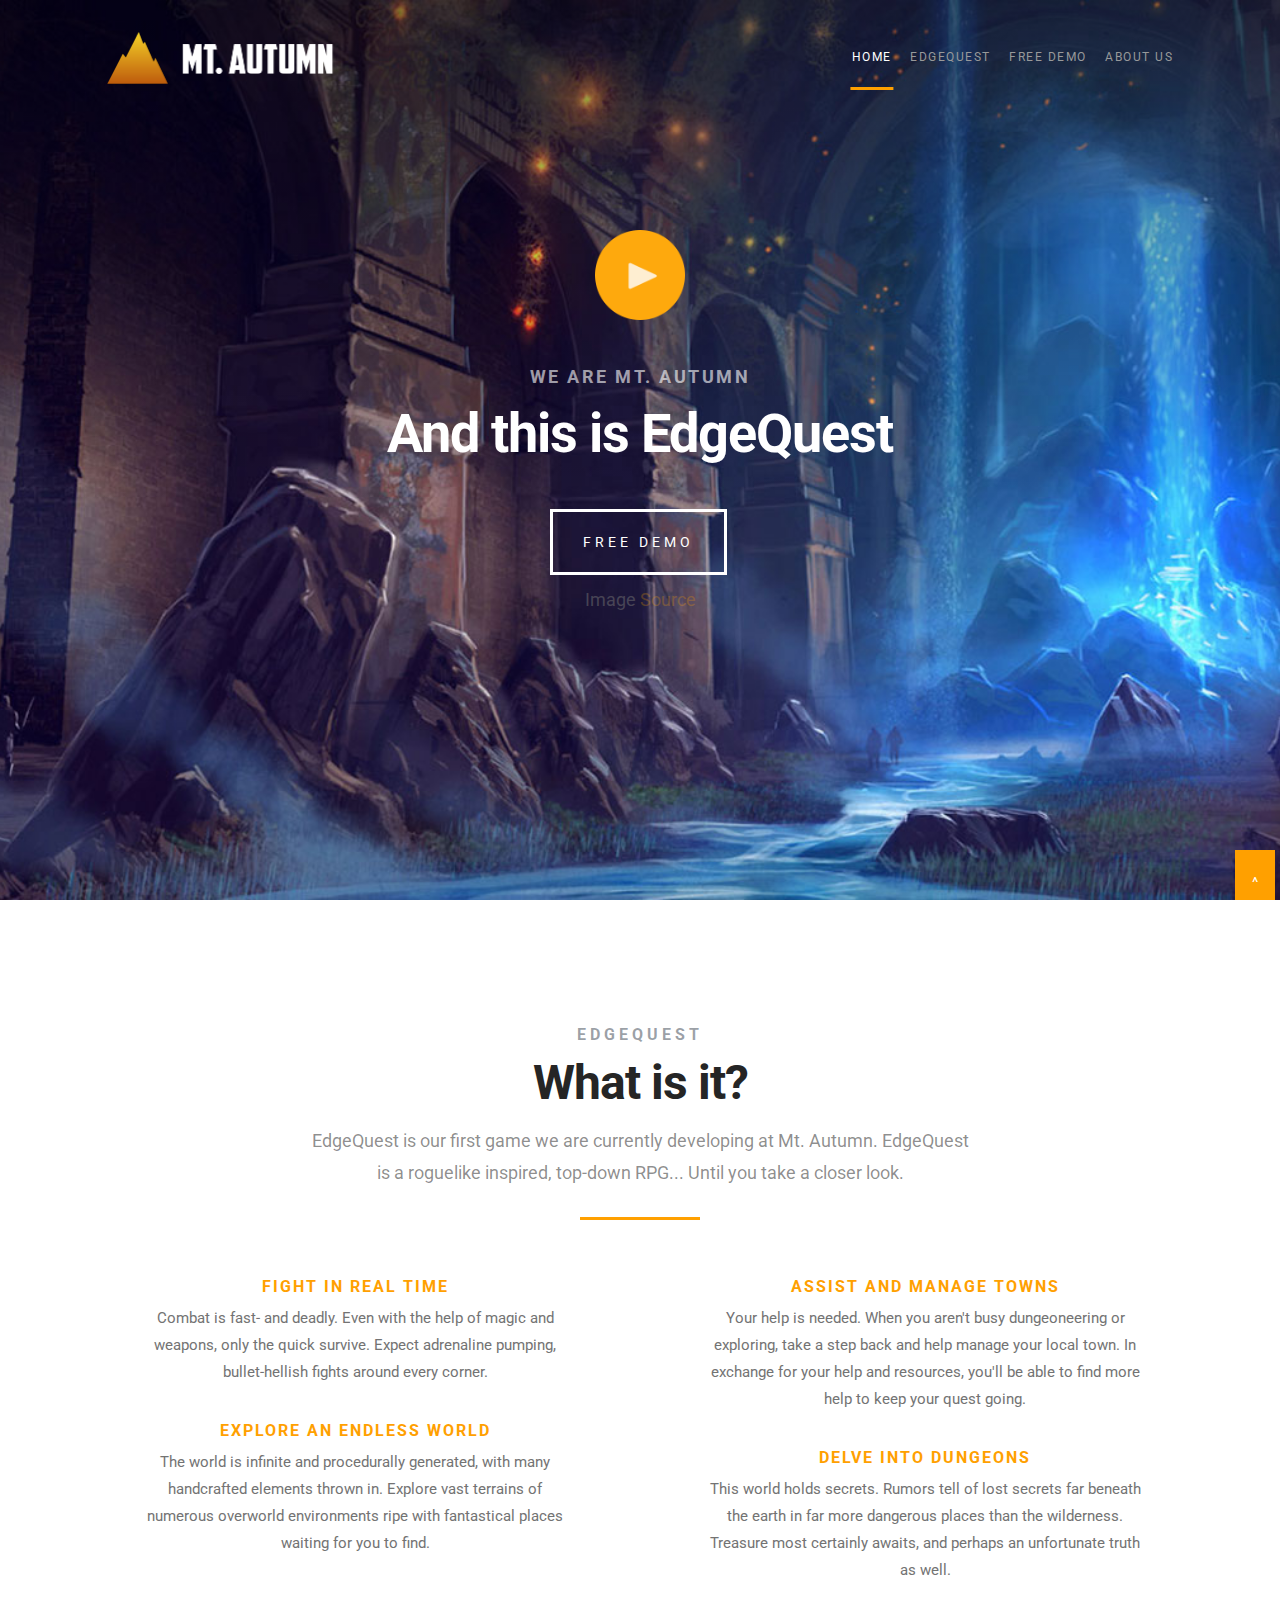
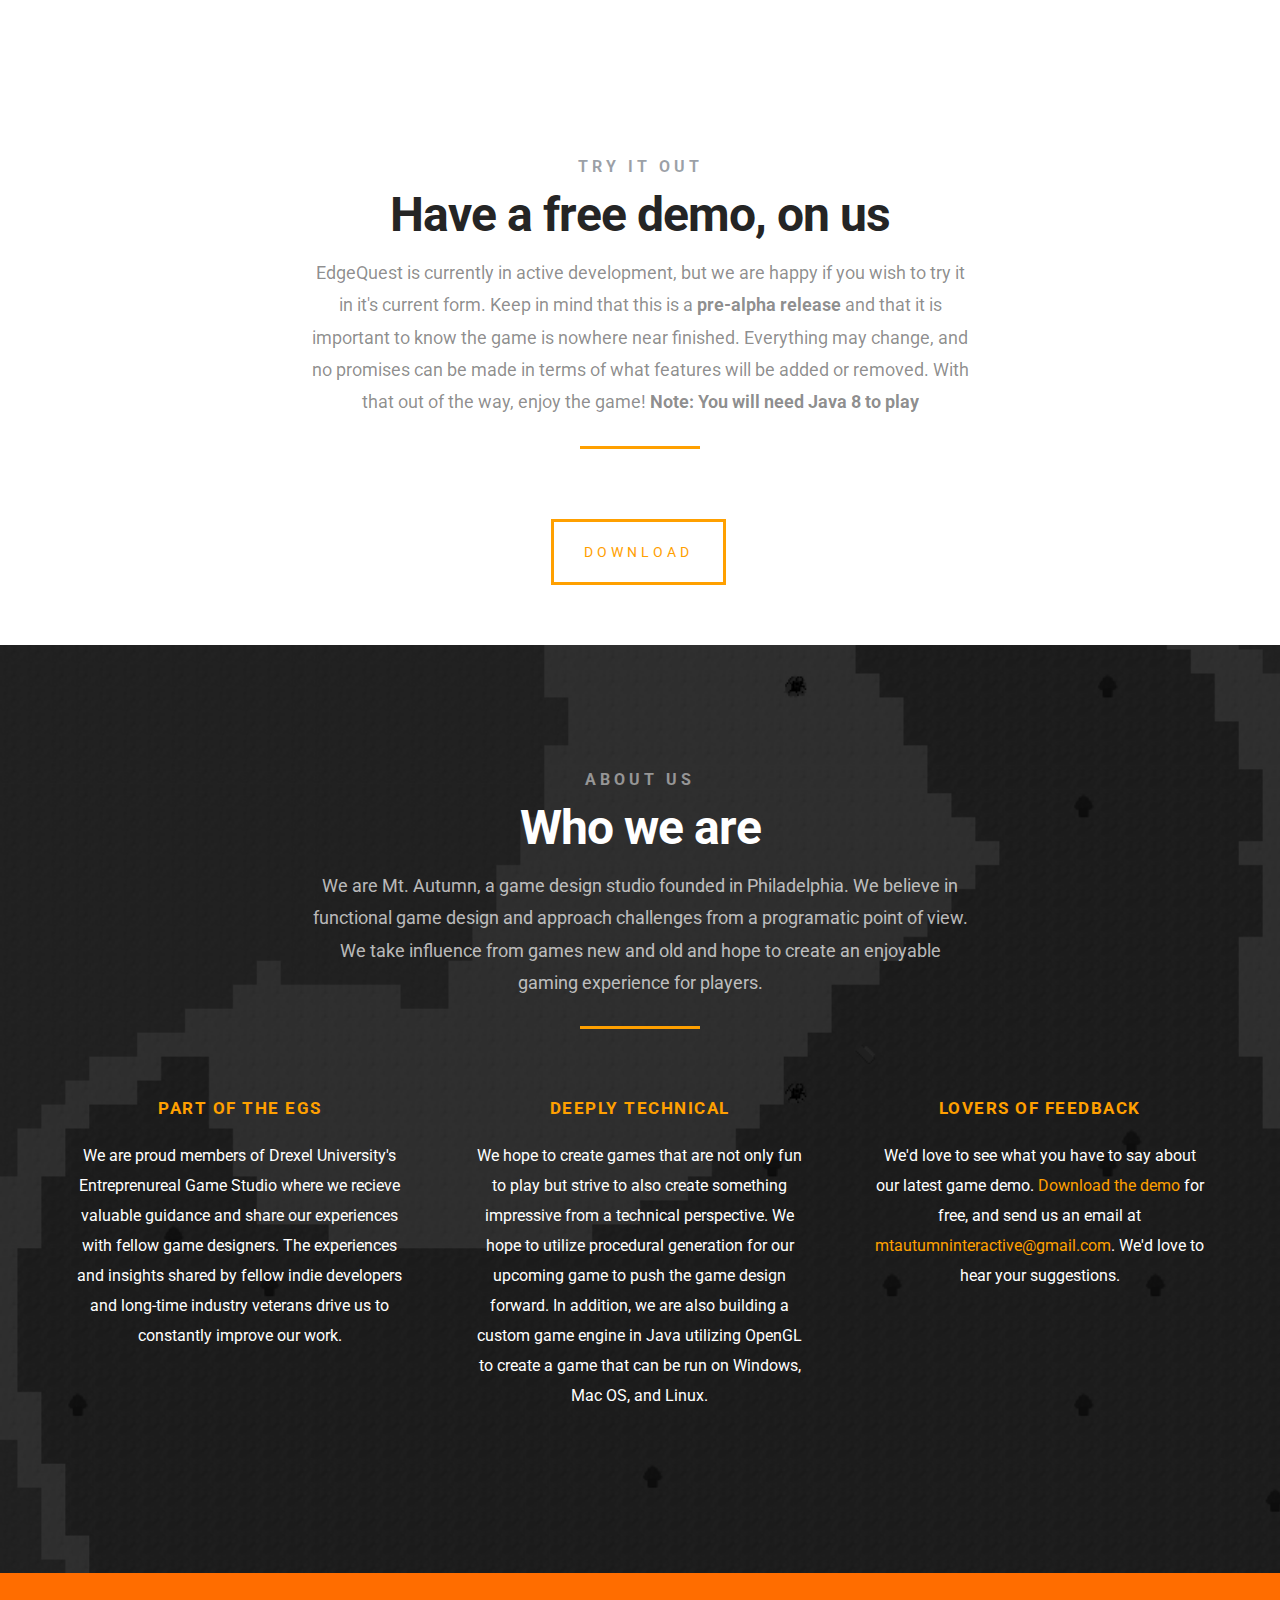
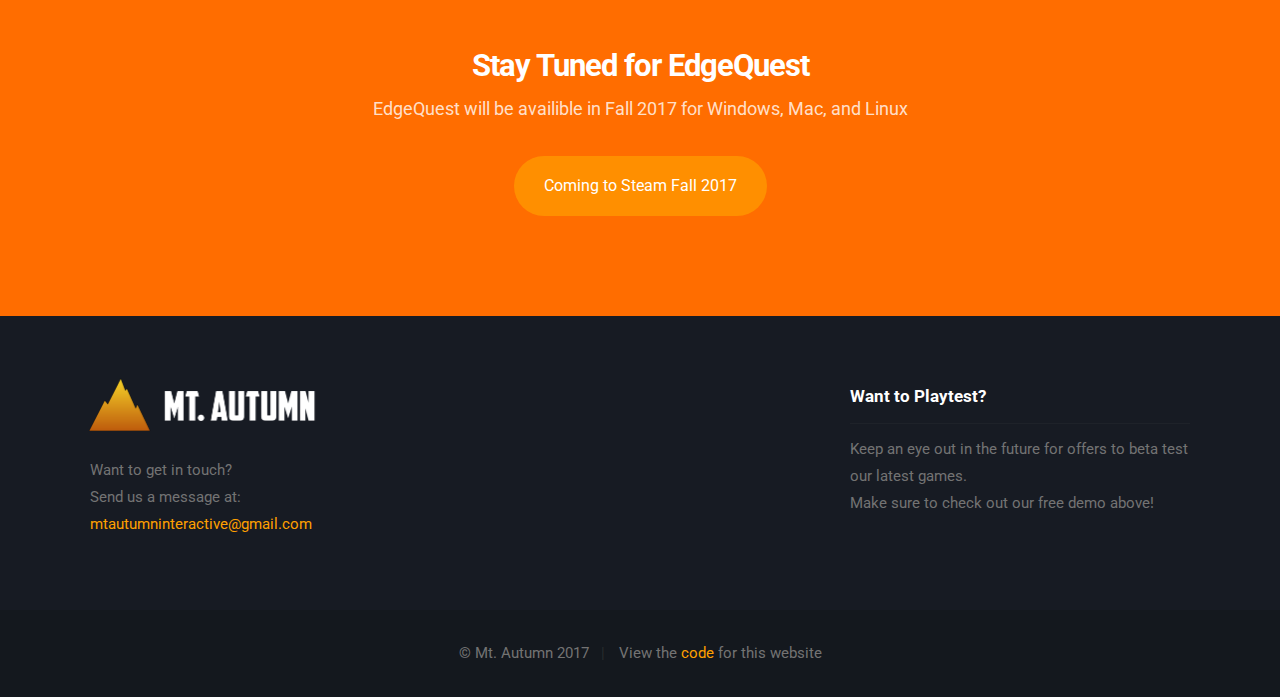
==== index.html @ 3b86cf82 "Fix website" ====
<!DOCTYPE html>
<!--[if IE 8 ]><html class="no-js oldie ie8" lang="en"> <![endif]-->
<!--[if IE 9 ]><html class="no-js oldie ie9" lang="en"> <![endif]-->
<!--[if (gte IE 9)|!(IE)]><!--><html class="no-js" lang="en"> <!--<![endif]-->
  <head>

     <!--- basic page needs -->
     <meta charset="utf-8">
     <title>Mt. Autumn | Game Studio</title>
     <meta name="description" content="">
     <meta name="author" content="">

     <!-- mobile specific metas -->
     <meta name="viewport" content="width=device-width, initial-scale=1, maximum-scale=1">

     <!-- Font -->
     <link href='https://fonts.googleapis.com/css?family=Roboto:100,100italic,300,300italic,400,400italic,500,500italic,700,700italic,900,900italic&subset=latin,latin-ext,cyrillic,cyrillic-ext,greek-ext,greek,vietnamese' rel="stylesheet">

   	 <!-- CSS -->
     <link rel="stylesheet" href="css/base.css">
     <link rel="stylesheet" href="css/main.css">
     <link rel="stylesheet" href="css/vendor.css">

     <!-- script -->
     <script src="js/modernizr.js"></script>

     <!-- favicons -->
     <link rel="icon" type="image/png" href="favicon.png">

  </head>

  <body id="top">
    <header>

      <div class="row">

        <div class="logo">
          <a href="index.html">Mt. Autumn</a>
        </div>

        <nav id="main-nav-wrap">
          <ul class="main-navigation">
            <li class="current"><a class="smoothscroll"  href="#intro" title="">Home</a></li>
            <li><a class="smoothscroll"  href="#game" title="">EdgeQuest</a></li>
            <li><a class="smoothscroll"  href="#demo" title="">Free Demo</a></li>
  					<li><a class="smoothscroll"  href="#features" title="">About Us</a></li>
  					<!--<li class="highlight with-sep"><a href="#" title=""> </a></li>-->
  				</ul>
  			</nav>

  			<a class="menu-toggle" href="#"><span>Menu</span></a>

     	</div>

     </header>

     <section id="intro">

       <div class="shadow-overlay"></div>

       <div class="intro-content">
     	   <div class="row">

     	     <div class="col-twelve">

             <div class='video-link'>
               <a href="#video-popup"><img src="images/play-button.png" alt=""></a>
             </div>

             <h5>We are Mt. Autumn</h5>
             <h1>And this is EdgeQuest</h1>

             <a class="button stroke smoothscroll" href="#demo" title="">Free Demo</a>

             <p class="source"><i>Image <a href="https://www.pinterest.com/pin/367747125803567502/">Source</a></i></p>

           </div>

         </div>
       </div>

     	<!-- Modal Popup -->
      <div id="video-popup" class="popup-modal mfp-hide">

        <div class="fluid-video-wrapper">
          <iframe src="https://www.youtube.com/embed/QMs44AQ6m0Q" width="1280" height="720" frameborder="0"></iframe>
        </div>

        <a class="close-popup">Close</a>

      </div>

     </section>

     <section id="game">

       <!-- Intro Item -->
       <div class="row section-intro">
         <div class="col-twelve with-bottom-line">

           <h5>EdgeQuest</h5>
           <h1>What is it?</h1>

           <p class="lead">EdgeQuest is our first game we are currently developing at Mt. Autumn. EdgeQuest is a roguelike inspired, top-down RPG... Until you take a closer look.</p>

         </div>
       </div>

       <div class="row game-content">

         <div class="left-side">

           <div class="item">
             <h5>Fight in Real Time</h5>
             <p>Combat is fast- and deadly. Even with the help of magic and weapons, only the quick survive. Expect adrenaline pumping, bullet-hellish fights around every corner.</p>
           </div>

           <div class="item">
             <h5>Explore an Endless World</h5>
             <p>The world is infinite and procedurally generated, with many handcrafted elements thrown in. Explore vast terrains of numerous overworld environments ripe with fantastical places waiting for you to find.</p>
           </div>

         </div>

         <div class="right-side">

           <div class="item">
             <h5>Assist and Manage Towns</h5>
             <p>Your help is needed. When you aren't busy dungeoneering or exploring, take a step back and help manage your local town. In exchange for your help and resources, you'll be able to find more help to keep your quest going.</p>
           </div>

           <div class="item">
             <h5>Delve into Dungeons</h5>
             <p>This world holds secrets. Rumors tell of lost secrets far beneath the earth in far more dangerous places than the wilderness. Treasure most certainly awaits, and perhaps an unfortunate truth as well.</p>
           </div>

         </div>

       </div>

     </section>

     <section id="demo">
       <!-- Intro Item -->
       <div class="row section-intro">
         <div class="col-twelve with-bottom-line">
           <h5>Try it Out</h5>
           <h1>Have a free demo, on us</h1>

           <p class="lead">EdgeQuest is currently in active development, but we are happy if you wish to try it in it's current form. Keep in mind that this is a <b>pre-alpha release</b> and that it is important to know the game is nowhere near finished. Everything may change, and no promises can be made in terms of what features will be added or removed. With that out of the way, enjoy the game! <b>Note: You will need Java 8 to play</b></p>

         </div>
       </div>
       <div class="row demo-content">
         <a class="button stroke" href="http://tinyurl.com/edgequest-launcher" title="">Download</a>
       </div>
     </section>

     <section id="features">

       <div class="row section-intro">
         <div class="col-twelve with-bottom-line">

           <h5>About Us</h5>
           <h1>Who we are</h1>

           <p class="lead">We are Mt. Autumn, a game design studio founded in Philadelphia. We believe in functional game design and approach challenges from a programatic point of view. We take influence from games new and old and hope to create an enjoyable gaming experience for players.</p>

         </div>
       </div>

       <!-- Row One -->
       <div class="row features-content">

         <div class="features-list block-1-3 block-s-1-2 block-tab-full group">

           <div class="bgrid feature">

             <div class="service-content">

               <h3 class="h05">Part of the EGS</h3>

               <p>We are proud members of Drexel University's Entreprenureal Game Studio where we recieve valuable guidance and share our experiences with fellow game designers. The experiences and insights shared by fellow indie developers and long-time industry veterans drive us to constantly improve our work.</p>

             </div>

  				</div>

  				<div class="bgrid feature">

  	            <div class="service-content">
  	            	<h3 class="h05">Deeply Technical</h3>

  		            <p>We hope to create games that are not only fun to play but strive to also create something impressive from a technical perspective. We hope to utilize procedural generation for our upcoming game to push the game design forward. In addition, we are also building a custom game engine in Java utilizing OpenGL to create a game that can be run on Windows, Mac OS, and Linux.</p>

  	            </div>

  			   </div>

  			   <div class="bgrid feature">

  	            <div class="service-content">
  	            	<h3 class="h05">Lovers of Feedback</h3>

  		            <p>We'd love to see what you have to say about our latest game demo. <a class="smoothscroll"  href="#demo" title="">Download the demo</a> for free, and send us an email at <a href="mailto:mtautumninteractive@gmail.com">mtautumninteractive@gmail.com</a>. We'd love to hear your suggestions.</p>

  	            </div>

  			   </div>

         </div>

       </div>

     </section>

     <!-- cta -->
     <section id="cta">

       <div class="row cta-content">

         <div class="col-twelve">

           <h1 class="h01">Stay Tuned for EdgeQuest</h1>
           <p class="lead">EdgeQuest will be availible in Fall 2017 for Windows, Mac, and Linux</p>
           <ul class="stores">
             <li class="app-store">
               <p class="button round large">Coming to Steam Fall 2017</p>
             </li>
           </ul>

         </div>

       </div>

    </section>

    <footer>

      <div class="footer-main">

        <div class="row">

          <div class="col-four tab-full mob-full footer-info">

            <div class="footer-logo"></div>

            <p>
              Want to get in touch?<br>
              Send us a message at:<br>
              <a href="mailto:mtautumninteractive@gmail.com">mtautumninteractive@gmail.com</a>
            </p>

  		      </div>

            <!--
  	      	<div class="col-two tab-1-3 mob-1-2 site-links">

  	      		<h4>Site Links</h4>

  	      		<ul>
  	      			<li><a href="#">About Us</a></li>
                <li><a href="#">Blog</a></li>
                <li><a href="#">FAQ</a></li>
                <li><a href="#">Terms</a></li>
                <li><a href="#">Privacy Policy</a></li>
              </ul>

            </div>

            <div class="col-two tab-1-3 mob-1-2 social-links">

              <h4>Social</h4>

  	      		<ul>
  	      			<li><a href="#">Twitter</a></li>
    						<li><a href="#">Facebook</a></li>
                <li><a href="#">Dribbble</a></li>
    						<li><a href="#">Google+</a></li>
  						  <li><a href="#">Skype</a></li>
  					  </ul>

            </div> -->

            <div class="col-four tab-1-3 mob-full footer-subscribe">

  	      		<h4>Want to Playtest?</h4>
  	      		<p>Keep an eye out in the future for offers to beta test our latest games.<br>
              Make sure to check out our free demo above!</p>

              <!--<div class="subscribe-form">

  	      			<form id="mc-form" class="group" novalidate="true">

    							<input type="email" value="" name="dEmail" class="email" id="mc-email" placeholder="type email &amp; hit enter" required="">

    			   			<input type="submit" name="subscribe" >

    		   				<label for="mc-email" class="subscribe-message"></label>

                </form>

              </div>-->

            </div>

          </div>

        </div>


        <div class="footer-bottom">

        	<div class="row">

        		<div class="col-twelve">
  	      		<div class="copyright">
  		         	<span>© Mt. Autumn 2017</span>
  		         	<span>View the <a href="https://github.com/Mt-Autumn/Mt-Autumn.github.io">code</a> for this website<span>
  		         </div>

  		         <div id="go-top" style="display: block;">
  		            <a class="smoothscroll" title="Back to Top" href="#top">^</a>
  		         </div>
  	      	</div>

        	</div> <!-- /footer-bottom -->

        </div>

     </footer>

     <div id="preloader">
      	<div id="loader"></div>
     </div>

     <!-- Java Script -->
     <script src="js/jquery-1.11.3.min.js"></script>
     <script src="js/jquery-migrate-1.2.1.min.js"></script>
     <script src="js/plugins.js"></script>
     <script src="js/main.js"></script>

  </body>

</html>
---- css/base.css ----
html {
	font-family: sans-serif;
	-ms-text-size-adjust: 100%;
	-webkit-text-size-adjust: 100%;
}
body {
	margin: 0;
}
article,
aside,
details,
figcaption,
figure,
footer,
header,
hgroup,
main,
menu,
nav,
section,
summary {
	display: block;
}
audio, canvas, progress, video {
	display: inline-block;
	vertical-align: baseline;
}
audio:not([controls]) {
	display: none;
	height: 0;
}
[hidden], template {
	display: none;
}
a {
	background: transparent;
}
a:active, a:hover {
	outline: 0;
}
abbr[title] {
	border-bottom: 1px dotted;
}
b, strong {
	font-weight: bold;
}
dfn {
	font-style: italic;
}
h1 {
	font-size: 2em;
	margin: 0.67em 0;
}
mark {
	background: #ff0;
	color: #000;
}
small {
	font-size: 80%;
}
sub, sup {
	font-size: 75%;
	line-height: 0;
	position: relative;
	vertical-align: baseline;
}
sup {
	top: -0.5em;
}
sub {
	bottom: -0.25em;
}
img {
	border: 0;
}
svg:not(:root) {
	overflow: hidden;
}
figure {
	margin: 1em 40px;
}
hr {
	-moz-box-sizing: content-box;
	box-sizing: content-box;
	height: 0;
}
pre {
	overflow: auto;
}
code, kbd, pre, samp {
	font-family: monospace, monospace;
	font-size: 1em;
}
button, input, optgroup, select, textarea {
	color: inherit;
	font: inherit;
	margin: 0;
}
button {
	overflow: visible;
}
button, select {
	text-transform: none;
}
button,
html input[type="button"],
input[type="reset"],
input[type="submit"] {
	-webkit-appearance: button;
	cursor: pointer;
}
button[disabled], html input[disabled] {
	cursor: default;
}
button::-moz-focus-inner, input::-moz-focus-inner {
	border: 0;
	padding: 0;
}
input {
	line-height: normal;
}
input[type="checkbox"], input[type="radio"] {
	box-sizing: border-box;
	padding: 0;
}
input[type="number"]::-webkit-inner-spin-button,
input[type="number"]::-webkit-outer-spin-button {
	height: auto;
}
input[type="search"] {
	-webkit-appearance: textfield;
	-moz-box-sizing: content-box;
	-webkit-box-sizing: content-box;
	box-sizing: content-box;
}
input[type="search"]::-webkit-search-cancel-button,
input[type="search"]::-webkit-search-decoration {
	-webkit-appearance: none;
}
fieldset {
	border: 1px solid #c0c0c0;
	margin: 0 2px;
	padding: 0.35em 0.625em 0.75em;
}
legend {
	border: 0;
	padding: 0;
}
textarea {
	overflow: auto;
}
optgroup {
	font-weight: bold;
}
table {
	border-collapse: collapse;
	border-spacing: 0;
}
td, th {
	padding: 0;
}

/**
 * ===================================================================
 * basic/base setup styles
 *
 * -------------------------------------------------------------------
 */

html {
	font-size: 62.5%;
	box-sizing: border-box;
}
*, *::before, *::after {
	box-sizing: inherit;
}
body {
	font-weight: normal;
	line-height: 1;
	text-rendering: optimizeLegibility;
	word-wrap: break-word;
	-webkit-overflow-scrolling: touch;
	-webkit-text-size-adjust: none;
}
body, input, button {
	-moz-osx-font-smoothing: grayscale;
	-webkit-font-smoothing: antialiased;
}

/**
 * Media
 * -
 */

img, video {
	max-width: 100%;
	height: auto;
}

/**
 * Typography resets
 * -
 */

div, dl, dt, dd, ul, ol, li, h1, h2, h3, h4, h5, h6, pre, form, p, blockquote, th, td {
	margin: 0;
	padding: 0;
}
h1, h2, h3, h4, h5, h6 {
	-webkit-font-variant-ligatures: common-ligatures;
	-moz-font-variant-ligatures: common-ligatures;
	font-variant-ligatures: common-ligatures;
	text-rendering: optimizeLegibility;
}
em, i {
	font-style: italic;
	line-height: inherit;
}
strong, b {
	font-weight: bold;
	line-height: inherit;
}
small {
	font-size: 60%;
	line-height: inherit;
}
ol, ul {
	list-style: none;
}
li {
	display: block;
}

/**
 * links
 * -
 */

a {
	text-decoration: none;
	line-height: inherit;
}
a img {
	border: none;
}

/**
 * inputs
 * -
 */

fieldset {
	margin: 0;
	padding: 0;
}
input[type="email"],
input[type="number"],
input[type="search"],
input[type="text"],
input[type="tel"],
input[type="url"],
input[type="password"],
textarea {
	-webkit-appearance: none;
	-moz-appearance: none;
	-ms-appearance: none;
	-o-appearance: none;
	appearance: none;
}

/**
 * ===================================================================
 * grid
 *
 * -------------------------------------------------------------------
 */

.row {
	width: 94%;
	max-width: 1140px;
	margin: 0 auto;
}
.row:before, .row:after {
	content: "";
	display: table;
}
.row:after {
	clear: both;
}
.row .row {
	width: auto;
	max-width: none;
	margin-left: -20px;
	margin-right: -20px;
}
[class*="col-"], .bgrid {
	float: left;
}
[class*="col-"] + [class*="col-"]:last-child {
	float: right;
}
[class*="col-"] {
	padding: 0 20px;
}
.col-one {
	width: 8.33333%;
}
.col-two, .col-1-6 {
	width: 16.66667%;
}
.col-three, .col-1-4 {
	width: 25%;
}
.col-four, .col-1-3 {
	width: 33.33333%;
}
.col-five {
	width: 41.66667%;
}
.col-six, .col-1-2 {
	width: 50%;
}
.col-seven {
	width: 58.33333%;
}
.col-eight, .col-2-3 {
	width: 66.66667%;
}
.col-nine, .col-3-4 {
	width: 75%;
}
.col-ten, .col-5-6 {
	width: 83.33333%;
}
.col-eleven {
	width: 91.66667%;
}
.col-twelve, .col-full {
	width: 100%;
}

/**
 * small screens
 * ---------------------------------------------------------------
 */

@media screen and (max-width:1024px) {
	.row .row {
		margin-left: -18px;
		margin-right: -18px;
	}
	[class*="col-"] {
		padding: 0 18px;
	}
}

/**
 * tablets
 * ---------------------------------------------------------------
 */

@media screen and (max-width:768px) {
	.row {
		width: auto;
		padding-left: 30px;
		padding-right: 30px;
	}
	.row .row {
		padding-left: 0;
		padding-right: 0;
		margin-left: -15px;
		margin-right: -15px;
	}
	[class*="col-"] {
		padding: 0 15px;
	}
	.tab-1-4 {
		width: 25%;
	}
	.tab-1-3 {
		width: 33.33333%;
	}
	.tab-1-2 {
		width: 50%;
	}
	.tab-2-3 {
		width: 66.66667%;
	}
	.tab-3-4 {
		width: 75%;
	}
	.tab-full {
		width: 100%;
	}
}

/**
 * large mobile devices
 * ---------------------------------------------------------------
 */

@media screen and (max-width:600px) {
	.row {
		padding-left: 25px;
		padding-right: 25px;
	}
	.row .row {
		margin-left: -10px;
		margin-right: -10px;
	}
	[class*="col-"] {
		padding: 0 10px;
	}
	.mob-1-4 {
		width: 25%;
	}
	.mob-1-2 {
		width: 50%;
	}
	.mob-3-4 {
		width: 75%;
	}
	.mob-full {
		width: 100%;
	}
}

/**
 * small mobile devices
 * ---------------------------------------------------------------
 */

@media screen and (max-width:400px) {
	.row {
		padding-left: 30px;
		padding-right: 30px;
	}
	.row .row {
		padding-left: 0;
		padding-right: 0;
		margin-left: 0;
		margin-right: 0;
	}
	[class*="col-"] {
		width: 100% !important;
		float: none !important;
		clear: both !important;
		margin-left: 0;
		margin-right: 0;
		padding: 0;
	}
	[class*="col-"] + [class*="col-"]:last-child {
		float: none;
	}
}

/**
 * ===================================================================
 * block grids
 *
 * -------------------------------------------------------------------
 */

.block-1-6 .bgrid {
	width: 16.66667%;
}
.block-1-4 .bgrid {
	width: 25%;
}
.block-1-3 .bgrid {
	width: 33.33333%;
}
.block-1-2 .bgrid {
	width: 50%;
}

/**
 * Clearing for block grid columns. Allow columns with
 * different heights to align properly.
 */

.block-1-6 .bgrid:nth-child(6n+1),
.block-1-4 .bgrid:nth-child(4n+1),
.block-1-3 .bgrid:nth-child(3n+1),
.block-1-2 .bgrid:nth-child(2n+1) {
	clear: both;
}

/**
 * small screens
 * ---------------------------------------------------------------
 */
@media screen and (max-width:1024px) {
	.block-s-1-6 .bgrid {
		width: 16.66667%;
	}
	.block-s-1-4 .bgrid {
		width: 25%;
	}
	.block-s-1-3 .bgrid {
		width: 33.33333%;
	}
	.block-s-1-2 .bgrid {
		width: 50%;
	}
	.block-s-full .bgrid {
		width: 100%;
		clear: both;
	}
	[class*="block-s-"] .bgrid:nth-child(n) {
		clear: none;
	}
	.block-s-1-6 .bgrid:nth-child(6n+1),
	.block-s-1-4 .bgrid:nth-child(4n+1),
	.block-s-1-3 .bgrid:nth-child(3n+1),
	.block-s-1-2 .bgrid:nth-child(2n+1) {
		clear: both;
	}
}

/**
 * tablets
 * ---------------------------------------------------------------
 */
@media screen and (max-width:768px) {
	.block-tab-1-6 .bgrid {
		width: 16.66667%;
	}
	.block-tab-1-4 .bgrid {
		width: 25%;
	}
	.block-tab-1-3 .bgrid {
		width: 33.33333%;
	}
	.block-tab-1-2 .bgrid {
		width: 50%;
	}
	.block-tab-full .bgrid {
		width: 100%;
		clear: both;
	}
	[class*="tab-bgrid-"] .bgrid:nth-child(n) {
		clear: none;
	}
	.block-tab-1-6 .bgrid:nth-child(6n+1),
	.block-tab-1-4 .bgrid:nth-child(4n+1),
	.block-tab-1-3 .bgrid:nth-child(3n+1),
	.block-tab-1-2 .bgrid:nth-child(2n+1) {
		clear: both;
	}
}

/**
 * mobile devices
 * ---------------------------------------------------------------
 */
@media screen and (max-width:600px) {
	.block-mob-1-6 .bgrid {
		width: 16.66667%;
	}
	.block-mob-1-4 .bgrid {
		width: 25%;
	}
	.block-mob-1-3 .bgrid {
		width: 33.33333%;
	}
	.block-mob-1-2 .bgrid {
		width: 50%;
	}
	.block-mob-full .bgrid {
		width: 100%;
		clear: both;
	}
	[class*="mob-bgrid-"] .bgrid:nth-child(n) {
		clear: none;
	}
	.block-mob-1-6 .bgrid:nth-child(6n+1),
	.block-mob-1-4 .bgrid:nth-child(4n+1),
	.block-mob-1-3 .bgrid:nth-child(3n+1),
	.block-mob-1-2 .bgrid:nth-child(2n+1) {
		clear: both;
	}
}

/**
 * stack on small mobile devices
 * ---------------------------------------------------------------
 */

@media screen and (max-width:400px) {
	.stack .bgrid {
		width: 100% !important;
		float: none !important;
		clear: both !important;
		margin-left: 0;
		margin-right: 0;
	}
}

/**
 * ===================================================================
 * MISC
 *
 * -------------------------------------------------------------------
 */

/**
 * Clearing - (http://nicolasgallagher.com/micro-clearfix-hack/
 * -
 */

.group:before, .group:after {
	content: "";
	display: table;
}
.group:after {
	clear: both;
}

/**
 * Misc Helper Styles
 * -
 */

.hide { display: none; }
.invisible { visibility: hidden; }
.antialiased {
	-webkit-font-smoothing: antialiased;
	-moz-osx-font-smoothing: grayscale;
}
.remove-bottom { margin-bottom: 0; }
.half-bottom { margin-bottom: 1.5rem !important; }
.add-bottom { margin-bottom: 3rem !important; }
.no-border { border: none; }
.full-width { width: 100%; }
.text-center { text-align: center; }
.text-left { text-align: left; }
.text-right { text-align: right; }
.pull-left { float: left; }
.pull-right { float: right; }
.align-center {
	margin-left: auto;
	margin-right: auto;
	text-align: center;
}

/*# sourceMappingURL=base.css.map */
---- css/main.css ----
/**
 * TOC:
 * 01. webfonts and iconfonts
 * 02. base style overrides
 * 03. preloader
 * 04. forms
 * 05. buttons
 * 06. common styles
 * 07. header styles
 * 08. intro section
 * 09. game section
 * 10. features section
 * 15. call-to-action section
 * 16. footer
 */

/**
 * ===================================================================
 * base style overrides
 *
 * -------------------------------------------------------------------
 */

html {
	font-size: 10px;
}
@media only screen and (max-width:1024px) {
	html {
		font-size: 9.375px;
	}
}
@media only screen and (max-width:768px) {
	html {
		font-size: 10px;
	}
}
@media only screen and (max-width:400px) {
	html {
		font-size: 9.375px;
	}
}

html, body {
	height: 100%;
}
body {
	background: #14181E;
	font-family: 'Roboto', serif;
	font-size: 1.6rem;
	line-height: 3rem;
	color: #737373;
}

/**
 * links
 * -
 */

a, a:visited {
	color: #0087cc;
}
a:hover, a:focus {
	color: #ff7b29;
}

/**
 * typography
 * -
 */

h1, h2, h3, h4, h5, h6, .h01, .h02, .h03, .h04, .h05, .h06 {
	font-family: 'Roboto', sans-serif;
	color: #252525;
	font-style: normal;
	text-rendering: optimizeLegibility;
	margin-bottom: 2.1rem;
}
h3, .h03, h4, .h04 {
	margin-bottom: 1.8rem;
}
h5, .h05, h6, .h06 {
	font-family: 'Roboto';
	margin-bottom: 1.2rem;
}

h1, .h01 {
	font-size: 3.1rem;
	line-height: 1.35;
	letter-spacing: -.1rem;
}
@media only screen and (max-width:600px) {
	h1, .h01 {
		font-size: 2.6rem;
		letter-spacing: -.07rem;
	}
}

h2, .h02 {
	font-size: 2.4rem;
	line-height: 1.25;
}
h3, .h03 {
	font-size: 2rem;
	line-height: 1.5;
}
h4, .h04 {
	font-size: 1.7rem;
	line-height: 1.76;
}
h5, .h05 {
	font-size: 1.4rem;
	line-height: 1.7;
	text-transform: uppercase;
	letter-spacing: .15rem;
}
h6, .h06 {
	font-size: 1.3rem;
	line-height: 1.85;
	text-transform: uppercase;
	letter-spacing: .15rem;
}

p img {
	margin: 0;
}
p.lead {
	font-family: 'Roboto', serif;
	font-size: 1.8rem;
	line-height: 1.8;
	color: #737373;
}
@media only screen and (max-width:768px) {
	p.lead {
		font-size: 1.7rem;
	}
}

em, i, strong, b {
	font-size: 1.8rem;
	line-height: 3rem;
	font-style: normal;
	font-weight: normal;
}
em, i {
	font-family: 'Roboto', serif;
}
strong, b {
	font-family: 'Roboto', serif;
	font-weight: bold;
}
small {
	font-size: 1.1rem;
	line-height: inherit;
}
blockquote {
	margin: 3rem 0;
	padding-left: 4rem;
	position: relative;
}
blockquote:before {
	content: "\201C";
	font-size: 8rem;
	line-height: 0px;
	margin: 0;
	color: #333;
	font-family: arial, sans-serif;
	position: absolute;
	top: 3rem;
	left: 0;
}
blockquote p {
	font-family: georgia, serif;
	font-style: italic;
	padding: 0;
	font-size: 1.9rem;
	line-height: 1.75;
}
blockquote cite {
	display: block;
	font-size: 1.2rem;
	font-style: normal;
	line-height: 1.65;
}
blockquote cite:before {
	content: "\2014 \0020";
}
blockquote cite a, blockquote cite a:visited {
	color: #8d8d8d;
	border: none;
}
abbr {
	font-family: 'Roboto', serif;
	font-variant: small-caps;
	text-transform: lowercase;
	letter-spacing: .05rem;
	color: #8d8d8d;
}
var, kbd, samp, code, pre {
	font-family: Courier, monospace;
}
pre {
	padding: 2.4rem 3rem 3rem;
	background: #F1F1F1;
}
code {
	font-size: 1.4rem;
	margin: 0 .2rem;
	padding: .3rem .6rem;
	white-space: nowrap;
	background: #F1F1F1;
	border: 1px solid #E1E1E1;
	border-radius: 3px;
}
pre > code {
	display: block;
	white-space: pre;
	line-height: 2;
	padding: 0;
	margin: 0;
}
pre.prettyprint > code {
	border: none;
}
del {
	text-decoration: line-through;
}
abbr[title], dfn[title] {
	border-bottom: 1px dotted;
	cursor: help;
}
mark {
	background: #FFF49B;
	color: #000;
}
hr {
	border: solid #cfcfd5;
	border-width: 1px 0 0;
	clear: both;
	margin: 2.4rem 0 1.5rem;
	height: 0;
}

/**
 * Lists
 * -
 */

ol {
	list-style: decimal;
}
ul {
	list-style: disc;
}
li {
	display: list-item;
}
ol, ul {
	margin-left: 1.7rem;
}
ul li {
	padding-left: .4rem;
}
ul ul, ul ol, ol ol, ol ul {
	margin: .6rem 0 .6rem 1.7rem;
}
ul.disc li {
	display: list-item;
	list-style: none;
	padding: 0 0 0 .8rem;
	position: relative;
}
ul.disc li::before {
	content: "";
	display: inline-block;
	width: 8px;
	height: 8px;
	border-radius: 50%;
	background: #ffa000;
	position: absolute;
	left: -17px;
	top: 11px;
	vertical-align: middle;
}
dt {
	margin: 0;
	color: #ffa000;
}
dd {
	margin: 0 0 0 2rem;
}

/**
 * tables
 * -
 */

table {
	border-width: 0;
	width: 100%;
	max-width: 100%;
	font-family: 'Roboto', sans-serif;
}
th, td {
	padding: 1.5rem 3rem;
	text-align: left;
	border-bottom: 1px solid #E8E8E8;
}
th {
	color: #252525;
	font-family: 'Roboto', sans-serif;
}
td {
	line-height: 1.5;
}
th:first-child, td:first-child {
	padding-left: 0;
}
th:last-child, td:last-child {
	padding-right: 0;
}
.table-responsive {
	overflow-x: auto;
	-webkit-overflow-scrolling: touch;
}

/**
 * Spacing
 * -
 */

button, .button {
	margin-bottom: 1.2;
}
fieldset {
	margin-bottom: 1.5rem;
}
input,
textarea,
select,
pre,
blockquote,
figure,
table,
p,
ul,
ol,
dl,
form,
.fluid-video-wrapper,
.iw-custom-select {
	margin-bottom: 3rem;
}

/**
 * floated image
 * -
 */

img.pull-right {
	margin: 1.5rem 0 0 3rem;
}
img.pull-left {
	margin: 1.5rem 3rem 0 0;
}

/**
 * block grids paddings
 * -
 */

.bgrid {
	padding: 0 20px;
}
@media only screen and (max-width:1024px) {
	.bgrid {
		padding: 0 18px;
	}
}
@media only screen and (max-width:768px) {
	.bgrid {
		padding: 0 15px;
	}
}
@media only screen and (max-width:600px) {
	.bgrid {
		padding: 0 10px;
	}
}
@media only screen and (max-width:400px) {
	.bgrid {
		padding: 0;
	}
}

/**
 * ===================================================================
 * forms
 *
 * -------------------------------------------------------------------
 */

fieldset {
	border: none;
}
input[type="email"],
input[type="number"],
input[type="search"],
input[type="text"],
input[type="tel"],
input[type="url"],
input[type="password"],
textarea,
select {
	display: block;
	height: 6rem;
	padding: 1.5rem 2rem;
	border: 0;
	outline: none;
	vertical-align: middle;
	color: #737373;
	font-family: 'Roboto', sans-serif;
	font-size: 1.5rem;
	line-height: 3rem;
	border-radius: 3px;
	background: #FFFFFF;
	max-width: 100%;
	border: 1px solid #d5d5d5;
	-moz-transition: all 0.3s ease-in-out;
	-o-transition: all 0.3s ease-in-out;
	-webkit-transition: all 0.3s ease-in-out;
	-ms-transition: all 0.3s ease-in-out;
	transition: all 0.3s ease-in-out;
}
.ss-custom-select {
	position: relative;
	padding: 0;
	display: inline-block;
}
.ss-custom-select select {
	-webkit-appearance: none;
	-moz-appearance: none;
	-ms-appearance: none;
	-o-appearance: none;
	appearance: none;
	text-indent: 0.01px;
	text-overflow: '';
	margin: 0;
	line-height: 3rem;
	vertical-align: middle;
	padding-right: 4rem;
}
.ss-custom-select select option {
	padding-left: 2rem;
	padding-right: 2rem;
}
.ss-custom-select select::-ms-expand {
	display: none;
}
.ss-custom-select::after {
	content: '\f123';
	font-family: 'Ionicons';
	position: absolute;
	top: 50%;
	right: 18px;
	margin-top: -10px;
	bottom: auto;
	width: 20px;
	height: 20px;
	line-height: 20px;
	font-size: 15px;
	text-align: center;
	pointer-events: none;
	color: #252525;
}
textarea {
	min-height: 25rem;
}
input[type="email"]:focus,
input[type="number"]:focus,
input[type="search"]:focus,
input[type="text"]:focus,
input[type="tel"]:focus,
input[type="url"]:focus,
input[type="password"]:focus,
textarea:focus,
select:focus {
	color: #000000;
	background: #f4fffe;
	border: 1px solid #d2fef9;
}
label, legend {
	font-family: 'Roboto', sans-serif;
	font-size: 1.4rem;
	margin-bottom: .6rem;
	color: #404040;
	display: block;
}
label span, legend span {
	color: #ffa000;
}
input[type="checkbox"], input[type="radio"] {
	display: inline;
}

/**
 * Style Placeholder Text
 * -
 */

::-webkit-input-placeholder {
	color: #a1a1a1;
}
:-moz-placeholder {
	/* Firefox 18- */
	color: #a1a1a1;
}
::-moz-placeholder {
	/* Firefox 19+ */
	color: #a1a1a1;
}
:-ms-input-placeholder {
	color: #a1a1a1;
}
.placeholder {
	color: #a1a1a1 !important;
}


/**
 * ===================================================================
 * buttons
 *
 * -------------------------------------------------------------------
 */

.button,
button,
input[type="submit"],
input[type="reset"],
input[type="button"] {
	display: inline-block;
	font-family: 'Roboto', sans-serif;
	font-size: 1.6rem;
	height: 5rem;
	line-height: 5rem;
	padding: 0 3rem;
	margin: 0 .3rem 1rem 0;
	background: #d8d8d8;
	color: #252525;
	text-decoration: none;
	cursor: pointer;
	text-align: center;
	white-space: nowrap;
	border: none;
	border-radius: 0px;
	-moz-transition: all 0.3s ease-in-out;
	-o-transition: all 0.3s ease-in-out;
	-webkit-transition: all 0.3s ease-in-out;
	-ms-transition: all 0.3s ease-in-out;
	transition: all 0.3s ease-in-out;
}
.button:hover,
button:hover,
input[type="submit"]:hover,
input[type="reset"]:hover,
input[type="button"]:hover,
.button:focus,
button:focus,
input[type="submit"]:focus,
input[type="reset"]:focus,
input[type="button"]:focus {
	background: #bebebe;
	color: #FFFFFF;
	outline: 0;
}

.button.button-primary,
button.button-primary,
input[type="submit"].button-primary,
input[type="reset"].button-primary,
input[type="button"].button-primary {
	background: #ffa000;
	color: #FFFFFF;
}

.button.button-primary:hover,
button.button-primary:hover,
input[type="submit"].button-primary:hover,
input[type="reset"].button-primary:hover,
input[type="button"].button-primary:hover,
.button.button-primary:focus,
button.button-primary:focus,
input[type="submit"].button-primary:focus,
input[type="reset"].button-primary:focus,
input[type="button"].button-primary:focus {
	background: #04998a;
}
button.full-width, .button.full-width {
	width: 100%;
	margin-right: 0;
}
button.medium, .button.medium {
	height: 5.5rem !important;
	line-height: 5.5rem !important;
	padding: 0 1.8rem !important;
}
button.large, .button.large {
	height: 6rem !important;
	line-height: 6rem !important;
	padding: 0rem 3rem !important;
}
button.round, .button.round {
	padding-left: 3rem !important;
	padding-right: 3rem !important;
	border-radius: 1000px;
}
button.stroke, .button.stroke {
	background: transparent !important;
	border: 3px solid transparent;
	line-height: 4.4rem;
}
button::-moz-focus-inner, input::-moz-focus-inner {
	border: 0;
	padding: 0;
}

/**
 * ===================================================================
 * common styles
 *
 * -------------------------------------------------------------------
 */

.section-intro {
	max-width: 700px;
	text-align: center;
	margin-left: auto;
	margin-right: auto;
	margin-bottom: 5.2rem;
	position: relative;
}
.section-intro h1 {
	font-family: 'Roboto', serif;
	font-size: 4.8rem;
	color: #252525;
	line-height: 1.25;
	margin-bottom: 1.2rem;
}
.section-intro h5 {
	color: rgba(56, 66, 78, 0.5);
	font-size: 1.6rem;
	line-height: 1.875;
	margin-bottom: 0.3rem;
	letter-spacing: .4rem;
}
.section-intro .lead {
	color: rgba(0, 0, 0, 0.45);
}
.section-intro .with-bottom-line {
	position: relative;
	overflow: hidden;
}
.section-intro .with-bottom-line::after {
	display: block;
	background-color: #ffa000;
	width: 120px;
	height: 3px;
	content: '\0020';
	position: absolute;
	left: 50%;
	bottom: 0;
	margin-left: -60px;
}
@media only screen and (max-width:600px) {
	section .h01 {
		font-size: 2.5rem;
	}
}

/**
 * responsive:
 * common styles
 * -
 */

@media only screen and (max-width:768px) {
	.section-intro {
		max-width: 650px;
	}
	.section-intro h1 {
		font-size: 4.2rem;
	}
}
@media only screen and (max-width:600px) {
	.section-intro h1 {
		font-size: 3.8rem;
	}
	.section-intro h5 {
		font-size: 1.5rem;
		letter-spacing: .3rem;
	}
}
@media only screen and (max-width:400px) {
	.section-intro h1 {
		font-size: 3.6rem;
	}
}


/**
 * ===================================================================
 * header styles
 *
 * -------------------------------------------------------------------
 */

header {
	width: 100%;
	position: absolute;
	left: 0;
	top: 24px;
	z-index: 600;
	background: transparent;
	-moz-transition: all 0.3s ease-in-out;
	-o-transition: all 0.3s ease-in-out;
	-webkit-transition: all 0.3s ease-in-out;
	-ms-transition: all 0.3s ease-in-out;
	transition: all 0.3s ease-in-out;
}
header .row {
	width: auto;
	height: 66px;
	position: relative;
}

header .logo {
	margin-top: 2px;
	z-index: 600;
	position: absolute;
	left: 35px;
	top: 50%;
	-webkit-transform: translateY(-50%);
	-ms-transform: translateY(-50%);
	transform: translateY(-50%);
}
header .logo a {
	display: block;
	margin: 0;
	padding: 0;
	border: none;
	font: 0/0 a;
	text-shadow: none;
	color: transparent;
	width: 248px;
	height: 60px;
	background: url("../images/footer-logo.png") no-repeat center;
	background-size: 248px 60px;
}
.sticky {
	position: fixed;
	background: inherit;
	top: 0;
}
.sticky .logo a {
	width: 42px;
	height: 42px;
	background: url("../images/logo.png") no-repeat center;
	background-size: 42px 42px;
}

/**
 * responsive:
 * header section
 * -
 */

@media only screen and (max-width:768px) {
	header {
		top: 0;
		padding: 6px 0;
	}
	header .logo a {
		width: 124px;
		height: 30x;
		background-size: 124px 30px;
	}
}

/**
 * primary navigation
 * -
 */

#main-nav-wrap, .main-navigation {
	margin: 0;
	padding: 0;
}

/* hide toggle button */
a.menu-toggle {
	display: none;
}

/* main-nav-wrap */
#main-nav-wrap {
	font-family: 'Roboto', sans-serif;
	font-size: 11.5px;
	text-transform: uppercase;
	letter-spacing: 1.5px;
	position: absolute;
	top: 0;
	right: 30px;
}
.main-navigation {
	min-height: 66px;
	display: inline-block;
	width: auto;
	text-align: left;
}
.main-navigation li {
	position: relative;
	display: inline-block;
	list-style: none;
	padding: 0;
	margin: 0;
	height: 66px;
}
.main-navigation li.current a {
	color: #FFFFFF;
}
.main-navigation li.current a::after {
	position: absolute;
	left: 50%;
	bottom: 0;
	width: 80%;
	height: 3px;
	-webkit-transform: translateX(-50%);
	-ms-transform: translateX(-50%);
	transform: translateX(-50%);
	background-color: #ffa000;
	content: '\0020';
	display: block;
	-moz-transition: all 0.3s ease-in-out;
	-o-transition: all 0.3s ease-in-out;
	-webkit-transition: all 0.3s ease-in-out;
	-ms-transition: all 0.3s ease-in-out;
	transition: all 0.3s ease-in-out;
}
.main-navigation li.highlight a {
	color: #ffa000;
}
.main-navigation li.with-sep a {
	position: relative;
	padding-left: 22px;
	margin-left: 8px;
}
.main-navigation li.with-sep a::before {
	position: absolute;
	left: 0;
	top: 50%;
	width: 1px;
	height: 20px;
	margin-top: -10px;
	background-color: rgba(255, 255, 255, 0.2);
	content: '\0020';
	display: block;
	-moz-transition: all 0.3s ease-in-out;
	-o-transition: all 0.3s ease-in-out;
	-webkit-transition: all 0.3s ease-in-out;
	-ms-transition: all 0.3s ease-in-out;
	transition: all 0.3s ease-in-out;
}

/* navigation links */
.main-navigation li a {
	display: block;
	padding: 18px 7px;
	line-height: 30px;
	text-decoration: none;
	text-align: left;
	color: #98999a;
	position: relative;
	-moz-transition: color 0.3s ease-in-out;
	-o-transition: color 0.3s ease-in-out;
	-webkit-transition: color 0.3s ease-in-out;
	-ms-transition: color 0.3s ease-in-out;
	transition: color 0.3s ease-in-out;
}
.main-navigation li a:active {
	background-color: transparent !important;
}
.main-navigation li a:hover {
	color: #FFFFFF;
}

/**
 * mobile view - primary navigation
 * -
 */

@media only screen and (max-width:768px) {
	#main-nav-wrap {
		display: block;
		width: 100%;
		position: absolute;
		top: 69px;
		right: 0;
	}
	a.menu-toggle {
		display: block;
		width: 40px;
		height: 40px;
		position: absolute;
		top: 50%;
		right: 30px;
		margin-top: -20px;
	}
	a.menu-toggle span {
		display: block;
		width: 24px;
		height: 3px;
		margin-top: -1.5px;
		position: absolute;
		right: 8px;
		top: 50%;
		bottom: auto;
		left: auto;
		background-color: white;
		-moz-transition: background 0.2s ease-in-out;
		-o-transition: background 0.2s ease-in-out;
		-webkit-transition: background 0.2s ease-in-out;
		-ms-transition: background 0.2s ease-in-out;
		transition: background 0.2s ease-in-out;
		font: 0/0 a;
		text-shadow: none;
		color: transparent;
	}
	a.menu-toggle span::before, a.menu-toggle span::after {
		content: '';
		width: 100%;
		height: 100%;
		position: absolute;
		background-color: inherit;
		left: 0;
		-moz-transition-duration: 0.2s, 0.2s;
		-o-transition-duration: 0.2s, 0.2s;
		-webkit-transition-duration: 0.2s, 0.2s;
		-ms-transition-duration: 0.2s, 0.2s;
		transition-duration: 0.2s, 0.2s;
		-moz-transition-delay: 0.2s, 0s;
		-o-transition-delay: 0.2s, 0s;
		-webkit-transition-delay: 0.2s, 0s;
		-ms-transition-delay: 0.2s, 0s;
		transition-delay: 0.2s, 0s;
	}
	a.menu-toggle span::before {
		top: -8px;
		-moz-transition-property: top, transform;
		-o-transition-property: top, transform;
		-webkit-transition-property: top, transform;
		-ms-transition-property: top, transform;
		transition-property: top, transform;
	}
	a.menu-toggle span::after {
		bottom: -8px;
		-moz-transition-property: bottom, transform;
		-o-transition-property: bottom, transform;
		-webkit-transition-property: bottom, transform;
		-ms-transition-property: bottom, transform;
		transition-property: bottom, transform;
	}
	.menu-toggle.is-clicked span {
		background-color: rgba(255, 255, 255, 0);
	}
	.menu-toggle.is-clicked span::before, .menu-toggle.is-clicked span::after {
		background-color: white;
		-moz-transition-delay: 0s, 0.2s;
		-o-transition-delay: 0s, 0.2s;
		-webkit-transition-delay: 0s, 0.2s;
		-ms-transition-delay: 0s, 0.2s;
		transition-delay: 0s, 0.2s;
	}
	.menu-toggle.is-clicked span::before {
		top: 0;
		-webkit-transform: rotate(45deg);
		-ms-transform: rotate(45deg);
		transform: rotate(45deg);
	}
	.menu-toggle.is-clicked span::after {
		bottom: 0;
		-webkit-transform: rotate(-45deg);
		-ms-transform: rotate(-45deg);
		transform: rotate(-45deg);
	}
	.main-navigation {
		background: #14171c;
		padding: 48px 42px 54px 42px;
		margin: 0;
		width: 100%;
		height: auto;
		clear: both;
		display: none;
	}
	.main-navigation > li {
		display: block;
		height: auto;
		text-align: left;
		border-bottom: 1px dotted rgba(200, 200, 200, 0.08);
		padding: 0;
	}
	.main-navigation > li:first-child {
		border-top: 1px dotted rgba(200, 200, 200, 0.08);
	}
	.main-navigation li a {
		display: block;
		color: #e6e6e6;
		width: auto;
		padding: 18px 0;
		line-height: 16px;
		border: none;
	}
	.main-navigation li a:hover {
		color: #ff7b29;
	}
	.main-navigation li.with-sep a {
		padding-left: 0;
		margin-left: 0;
	}
	.main-navigation li.with-sep a::before {
		display: none;
	}
	.main-navigation li.current > a {
		background: none;
		color: #ff7b29;
	}
	.main-navigation li.current > a:after {
		display: none;
	}
}

/**
 * make sure the menu is visible on larger screens
 * -
 */

@media only screen and (min-width:769px) {
	#main-nav-wrap ul.main-navigation {
		display: block !important;
	}
}


/**
 * ===================================================================
 * intro section
 *
 * -------------------------------------------------------------------
 */

#intro {
	background: #14181E url(../images/intro-bg.jpg) no-repeat center;
	-webkit-background-size: cover;
	-moz-background-size: cover;
	background-size: cover;
	width: 100%;
	height: 100%;
	min-height: 720px;
	display: table;
	position: relative;
}
.shadow-overlay {
	position: absolute;
	top: 0;
	left: 0;
	width: 100%;
	height: 100%;
	background: -moz-linear-gradient(top, rgba(0, 0, 0, 0.45) 0%, rgba(0, 0, 0, 0.25) 25%, transparent 56%);  /* FF3.6-15 */
	background: -webkit-linear-gradient(top, rgba(0, 0, 0, 0.45) 0%, rgba(0, 0, 0, 0.25) 25%, transparent 56%);  /* Chrome10-25,Safari5.1-6 */
	background: linear-gradient(to bottom, rgba(0, 0, 0, 0.45) 0%, rgba(0, 0, 0, 0.25) 25%, transparent 56%);  /* W3C, IE10+, FF16+, Chrome26+, Opera12+, Safari7+ */
	filter: progid:DXImageTransform.Microsoft.gradient(startColorstr='#73000000', endColorstr='#00000000', GradientType=0);  /* IE6-9 */
}

.source, .source a {
  opacity: 0.5;
	-moz-transition: all 0.3s ease-in-out;
	-o-transition: all 0.3s ease-in-out;
	-webkit-transition: all 0.3s ease-in-out;
	-ms-transition: all 0.3s ease-in-out;
	transition: all 0.3s ease-in-out;
}

.source a {
	color: #ffa000;
}

.source:hover {
	color: #FFFFFF;
	opacity: 1;
}

.source:hover a {
	color: #ffa000;
	opacity: 1;
}

.source a:hover {
	color: #ffca28;
}

.intro-content {
	display: table-cell;
	vertical-align: middle;
	text-align: center;
	-webkit-transform: translateY(-1.2rem);
	-ms-transform: translateY(-1.2rem);
	transform: translateY(-1.2rem);
}
.intro-content h1 {
	color: #FFFFFF;
	font-family: 'Roboto', serif;
	font-size: 5.4rem;
	line-height: 1.334;
	max-width: 800px;
	margin-left: auto;
	margin-right: auto;
}
.intro-content h5 {
	color: rgba(255, 255, 255, 0.6);
	font-family: 'Roboto', sans-serif;
	font-size: 1.8rem;
	line-height: 1.667;
	margin-bottom: 0.6rem;
	text-transform: uppercase;
	letter-spacing: .25rem;
}
.intro-content .video-link a {
	display: inline-block;
	width: 90px;
	height: 90px;
	margin-bottom: 4.2rem;
	outline: none;
}
.intro-content .button {
	border-color: #FFFFFF;
	color: #FFFFFF;
	height: 6.6rem;
	line-height: 6rem;
	padding: 0 3rem !important;
	margin-top: 1.8rem;
	font-family: 'Roboto', sans-serif;
	font-size: 1.4rem;
	text-transform: uppercase;
	letter-spacing: .4rem;
}
.intro-content .button:hover, .intro-content .button:focus {
	color: #ffa000;
	border-color: #ffa000;
}

/**
 * responsive:
 * intro
 * -
 */

@media only screen and (max-width:1024px) {
	.intro-content {
		-webkit-transform: translateY(0);
		-ms-transform: translateY(0);
		transform: translateY(0);
	}
	.intro-content h1 {
		font-size: 4.8rem;
		max-width: 700px;
	}
	.intro-content h5 {
		font-size: 1.6rem;
	}
	.intro-content .video-link a {
		width: 72px;
		height: 72px;
		margin-bottom: 3rem;
	}
}
@media only screen and (max-width:768px) {
	#intro {
		min-height: 660px;
	}
	.intro-content h1 {
		font-size: 4.2rem;
		max-width: 550px;
	}
	.intro-content h5 {
		font-size: 1.5rem;
		letter-spacing: .15rem;
	}
}
@media only screen and (max-width:600px) {
	#intro {
		min-height: 600px;
	}
	.intro-content h1 {
		font-size: 3.8rem;
		margin-bottom: .9rem;
	}
	.intro-content h5 {
		font-size: 1.4rem;
		letter-spacing: .15rem;
	}
	.intro-content .video-link a {
		width: 66px;
		height: 66px;
		margin-bottom: 1.5rem;
	}
}
@media only screen and (max-width:400px) {
	#intro {
		min-height: 550px;
	}
	.intro-content h1 {
		font-size: 3.4rem;
	}
	.intro-content h5 {
		font-size: 1.4rem;
		letter-spacing: .15rem;
	}
	.intro-content .video-link a {
		width: 60px;
		height: 60px;
	}
}

/**
 * video popup modal
 * -
 */

.popup-modal {
	max-width: 800px;
	background: #FFFFFF;
	position: relative;
	margin: 0 auto;  /* close */
}
.popup-modal .close-popup {
	position: absolute;
	right: 0;
	top: -42px;
	cursor: pointer;
	display: block;
	width: 30px;
	height: 30px;
	color: rgba(255, 255, 255, 0.5);
	text-align: center;
	font: 0/0 a;
	text-shadow: none;
	color: transparent;
}
.popup-modal .close-popup::before {
	display: block;
	width: 30px;
	height: 30px;
	line-height: 30px;
	font-family: "Sans";
	content: "X";
	font-size: 21px;
	color: rgba(255, 255, 255, 0.5);
}

/**
 * responsive:
 * video popup modal
 * -
 */

@media only screen and (max-width:900px) {
	.popup-modal {
		max-width: 700px;
	}
}
@media only screen and (max-width:768px) {
	.popup-modal {
		width: auto;
		margin: 0 20px;
	}
}

/**
 * transition effect for modal popup
 * -
 */

/* overlay at start */
.mfp-fade.mfp-bg {
	opacity: 0;
	-moz-transition: all 0.3s ease-in-out;
	-o-transition: all 0.3s ease-in-out;
	-webkit-transition: all 0.3s ease-in-out;
	-ms-transition: all 0.3s ease-in-out;
	transition: all 0.3s ease-in-out;
}

/* overlay animate in */
.mfp-fade.mfp-bg.mfp-ready {
	opacity: 0.8;
}

/* overlay animate out */
.mfp-fade.mfp-bg.mfp-removing {
	opacity: 0;
}

/* content at start */
.mfp-fade.mfp-wrap .mfp-content {
	opacity: 0;
	-webkit-transform: translateY(-100%);
	-ms-transform: translateY(-100%);
	transform: translateY(-100%);
	-moz-transition: all 0.3s ease-in-out;
	-o-transition: all 0.3s ease-in-out;
	-webkit-transition: all 0.3s ease-in-out;
	-ms-transition: all 0.3s ease-in-out;
	transition: all 0.3s ease-in-out;
}

/* content animate in */
.mfp-fade.mfp-wrap.mfp-ready .mfp-content {
	opacity: 1;
	-webkit-transform: translateY(0);
	-ms-transform: translateY(0);
	transform: translateY(0);
}

/* content animate out */
.mfp-fade.mfp-wrap.mfp-removing .mfp-content {
	opacity: 0;
	-webkit-transform: translateY(-100%);
	-ms-transform: translateY(-100%);
	transform: translateY(-100%);
}


/**
 * ===================================================================
 * game section
 *
 * -------------------------------------------------------------------
 */

#game {
	background: #FFFFFF;
	padding-top: 12rem;
	padding-bottom: 16rem;
	overflow: hidden;
}
.game-content {
	position: relative;
	text-align: center;
}
.game-content .right-side,
.game-content .left-side {
	width: 50%;
	font-size: 15px;
	line-height: 27px;
}
.game-content .right-side, .game-content .left-side {
	padding: 0 6% 24px;
	position: absolute;
	top: 0;
}
.game-content .right-side {
	right: 0;
}
.game-content .left-side {
	left: 0;
}
.game-content {
	margin: 0 auto;
	height: auto;
	background-repeat: no-repeat;
	background-position: center;
	-webkit-background-size: contain;
	-moz-background-size: contain;
	background-size: contain;
	padding-bottom: 20rem;
}
.game-content .item[data-item]::before {
	background: #e65100;
	color: #FFFFFF;
	border-radius: 100%;
	font-family: 'Roboto', sans-serif;
	content: attr(data-item);
	display: inline-block;
	font-size: 18px;
	height: 42px;
	width: 42px;
	line-height: 42px;
	text-align: center;
	vertical-align: middle;
	margin-bottom: 1.5rem;
}
.game-content h5 {
	color: #ffa000;
	font-size: 1.6rem;
	line-height: 1.875;
	letter-spacing: .2rem;
	margin-bottom: .3rem;
}

/**
 * responsive:
 * game
 * -
 */

@media only screen and (max-width:1024px) {
	#game {
		padding-bottom: 30rem;
	}
	.game-content .right-side, .game-content .left-side {
		padding: 0 3% 24px;
		width: 50%;

	}
	.game-content {
		padding-bottom: 13rem;
	}
}
@media only screen and (max-width:768px) {
	#game {
		padding-bottom: 0rem;
	}
	.game-content .right-side, .game-content .left-side {
		position: static;
		width: 100%;
		max-width: 480px;
		font-size: 1.6rem;
		line-height: 3rem;
		margin-left: auto;
		margin-right: auto;
		padding-bottom: 0;
	}
	.game-content {
		padding-bottom: 5rem;
	}
}
@media only screen and (max-width:400px) {
	#game {
		padding-bottom: 0rem;
	}
}

/**
 * ===================================================================
 * demo section
 *
 * -------------------------------------------------------------------
 */

 #demo {
 	background: #FFFFFF;
 	overflow: hidden;
	padding-top: 12rem;
	padding-bottom: 5rem;
 }

#demo .button {
	border-color: #ffa000;
	color: #ffa000;
	height: 6.6rem;
	line-height: 6rem;
	padding: 0 3rem !important;
	margin-top: 1.8rem;
	font-family: 'Roboto', sans-serif;
	font-size: 1.4rem;
	text-transform: uppercase;
	letter-spacing: .4rem;
}

#demo .button:hover, #demo .button:focus {
	color: #ffca28;
	border-color: #ffca28;
}

 .demo-content {
 	position: relative;
 	text-align: center;
 }
 .demo-content .item[data-item]::before {
 	background: #e65100;
 	color: #FFFFFF;
 	border-radius: 100%;
 	font-family: 'Roboto', sans-serif;
 	content: attr(data-item);
 	display: inline-block;
 	font-size: 18px;
 	height: 42px;
 	width: 42px;
 	line-height: 42px;
 	text-align: center;
 	vertical-align: middle;
 	margin-bottom: 1.5rem;
 }

 /**
  * responsive:
  * demo
  * -
  */
	@media only screen and (max-width:768px) {
		#demo {
			padding-bottom: 27rem;
		}
		.demo-content .right-side, .game-content .left-side {
			position: static;
			width: 100%;
			max-width: 480px;
			font-size: 1.6rem;
			line-height: 3rem;
			margin-left: auto;
			margin-right: auto;
			padding-bottom: 0;
		}
	}
	@media only screen and (max-width:400px) {
		#demo {
			padding-bottom: 17rem;
		}
		.demo-content .image-part {
			width: 230px;
			bottom: -540px;
			margin-left: -115px;
		}
	}

/**
 * ===================================================================
 * features section
 *
 * -------------------------------------------------------------------
 */

#features {
	background: #090909 url(../images/features-bg.png) no-repeat center;
	-webkit-background-size: cover;
	-moz-background-size: cover;
	background-size: cover;
	padding-top: 12rem;
	padding-bottom: 12rem;
	color: white;
}
#features .section-intro h1 {
	color: white;
}
#features .section-intro h5 {
	color: rgba(255, 255, 255, 0.5);
}
#features .section-intro p {
	color: rgba(255, 255, 255, 0.7);
}
.features-content {
	max-width: 1200px;
}
.features-list {
	margin-top: 1.2rem;
	text-align: center;
}
.features-list .feature {
	margin-bottom: 1.2rem;
	padding: 0 32px;
}
.features-list .icon {
	display: inline-block;
	margin-bottom: 2.1rem;
}
.features-list .icon i {
	font-size: 4.8rem;
}
.features-list .h05 {
	font-size: 1.7rem;
	line-height: 1.765;
	color: #ffa000;
	margin-bottom: 1.8rem;
}
.service-content a {
	color: #ffa000;
	-moz-transition: all 0.3s ease-in-out;
	-o-transition: all 0.3s ease-in-out;
	-webkit-transition: all 0.3s ease-in-out;
	-ms-transition: all 0.3s ease-in-out;
	transition: all 0.3s ease-in-out;
}
.service-content a:hover {
	color: #ffca28;
}

/**
 * responsive:
 * features
 * -
 */

@media only screen and (max-width:768px) {
	.features-content {
		max-width: 600px;
	}
	.features-list .feature {
		padding: 0 15px;
	}
}
@media only screen and (max-width:600px) {
	.features-list .feature {
		padding: 0 10px;
	}
}
@media only screen and (max-width:400px) {
	.features-list .feature {
		padding: 0;
	}
}


/**
 * ===================================================================
 * faq section
 *
 * -------------------------------------------------------------------
 */

#faq {
	background: #EAEAED;
	padding-top: 12rem;
	padding-bottom: 12rem;
}
.faq-content {
	margin-top: 5.4rem;
	max-width: 1020px;
}
.faq-content .bgrid {
	padding: 0 30px;
}

/**
 * responsive:
 * faq
 * -
 */

@media only screen and (max-width:768px) {
	.faq-content {
		max-width: 650px;
	}
}
@media only screen and (max-width:480px) {
	.faq-content .bgrid {
		padding: 0 20px;
	}
}
@media only screen and (max-width:400px) {
	.faq-content .bgrid {
		padding: 0;
	}
}

/**
 * ===================================================================
 * call-to-action section
 *
 * -------------------------------------------------------------------
 */

#cta {
	background: #ff6d00;
	padding-top: 7.2rem;
	padding-bottom: 9rem;
	text-align: center;
	color: #FFFFFF;
}
.cta-content {
	max-width: 740px;
	margin: 0 auto;
}
.cta-content h1 {
	color: #FFFFFF;
	margin-bottom: .6rem;
}
.cta-content p {
	color: rgba(255, 255, 255, 0.8);
}
.cta-content .stores {
	margin: 0;
	padding: 0;
	display: block;
}
.cta-content .stores li {
	padding: 0;
	display: inline-block;
}
.cta-content .stores li .button {
	background: #ff8f00;
	color: #FFFFFF;
	margin-right: 12px;
}

/* Enable once game is on steam
.cta-content .stores li .button:hover,
.cta-content .stores li .button:focus {
	background: #ffa000;
}
*/

.cta-content .stores li .button i {
	font-size: 18px;
	line-height: inherit;
	margin-right: 8px;
}
.cta-content .stores li .button i.ion-social-windows {
	font-size: 15px;
}
.cta-content .stores li:last-child .button {
	margin-right: 0;
}

/**
 * responsive:
 * cta
 * -
 */

@media only screen and (max-width:650px) {
	.cta-content {
		max-width: 650px;
	}
	.cta-content .stores li {
		display: block;
	}
	.cta-content .stores li .button {
		width: 300px;
		margin-left: auto !important;
		margin-right: auto !important;
		margin-bottom: 1.8rem;
	}
	.cta-content .stores li .button::before {
		display: none;
	}
}
@media only screen and (max-width:600px) {
	.cta-content .stores li .button {
		width: 70%;
	}
}
@media only screen and (max-width:400px) {
	.cta-content .stores li .button {
		width: 80%;
	}
}


/**
 * ===================================================================
 * footer
 *
 * -------------------------------------------------------------------
 */

footer {
	padding-bottom: 3rem;
	font-size: 1.5rem;
	line-height: 2.7rem;
	font-family: 'Roboto', sans-serif;
}
footer a, footer a:visited {
	color: #ffa000;
}
footer a:hover, footer a:focus {
	color: #ffca28;
}
footer h4 {
	border-bottom: 1px solid rgba(255, 255, 255, 0.03);
	padding-bottom: 1.2rem;
	margin-bottom: 1.2rem;
	color: #FFFFFF;
}
footer ul {
	margin-left: 0;
}
footer ul li {
	padding-left: 0;
}
.footer-main {
	padding-top: 6.6rem;
	padding-bottom: 4.2rem;
	background: #171b23;
}
.footer-main ul {
	font-size: 1.5rem;
}
.footer-main ul li {
	font-family: 'Roboto', sans-serif;
	list-style: none;
}
.footer-main ul a, .footer-main ul a:visited {
	color: #465166;
}
.footer-main ul a:hover, .footer-main ul a:focus {
	color: #FFFFFF;
}
.footer-main .footer-logo {
	width: 248px;
	height: 60px;
	background: url("../images/footer-logo.png") no-repeat center;
	background-size: 248px 60px;
	margin: -.6rem 0 2.1rem -.3rem;
	display: block;
}
.footer-main .footer-subscribe p {
	margin-bottom: 1.2rem;
}
.footer-main .footer-subscribe .subscribe-form #mc-form {
	padding: 0;
}
.footer-main .footer-subscribe .subscribe-form input[type="email"] {
	padding: .6rem 2rem;
	border-radius: 5px;
	background: #232933;
	border: none;
	width: 100%;
	font-family: 'Roboto', sans-serif;
	color: #bababa;
	margin-bottom: 1.8rem;
}
.footer-main .footer-subscribe .subscribe-form input[type="submit"] {
	display: none;
}
.footer-main .footer-subscribe .subscribe-form .subscribe-message {
	font-family: 'Roboto', sans-serif;
	color: #FFFFFF;
}
.footer-main .footer-subscribe .subscribe-form .subscribe-message i {
	color: #ff7b29;
	margin-right: 5px;
}
.footer-main .footer-subscribe .subscribe-form ::-webkit-input-placeholder {
	color: #545454;
}
.footer-main .footer-subscribe .subscribe-form :-moz-placeholder {
	/* Firefox 18- */
	color: #545454;
}
.footer-main .footer-subscribe .subscribe-form ::-moz-placeholder {
	/* Firefox 19+ */
	color: #545454;
}
.footer-main .footer-subscribe .subscribe-form :-ms-input-placeholder {
	color: #545454;
}
.footer-main .footer-subscribe .subscribe-form .placeholder {
	color: #545454 !important;
}
.footer-bottom {
	margin-top: 3rem;
	text-align: center;
}
.footer-bottom .copyright span {
	display: inline-block;
}
.footer-bottom .copyright span::after {
	content: "|";
	display: inline-block;
	padding: 0 1rem 0 1.2rem;
	color: rgba(255, 255, 255, 0.1);
}
.footer-bottom .copyright span:last-child::after {
	display: none;
}

/**
 * responsive:
 * footer
 * -
 */

@media only screen and (max-width:768px) {
	.footer-main .footer-logo {
		margin-left: auto;
		margin-right: auto;
	}
	.footer-main .footer-info {
		text-align: center;
	}
}
@media only screen and (max-width:600px) {
	.footer-main .row {
		max-width: 420px;
	}
	.footer-main .footer-subscribe {
		text-align: center;
	}
	.footer-main .subscribe-form form input[type="email"] {
		margin-left: auto !important;
		margin-right: auto !important;
		text-align: center;
	}
	.footer-bottom {
		padding-bottom: .6rem;
	}
	.footer-bottom .copyright span {
		display: block;
	}
	.footer-bottom .copyright span::after {
		display: none;
	}
}
@media only screen and (max-width:400px) {
	.footer-main .site-links, .footer-main .social-links {
		text-align: center;
	}
	.footer-main .site-links h4, .footer-main .social-links h4 {
		border: none;
	}
	.footer-main ul {
		width: 80%;
		display: block;
		margin-left: auto;
		margin-right: auto;
	}
	.footer-main ul li a {
		display: block;
		border-bottom: 1px solid rgba(255, 255, 255, 0.03);
		padding: .6rem 0;
	}
	.footer-main ul li:first-child a {
		border-top: 1px solid rgba(255, 255, 255, 0.03);
	}
}

/**
 * go to top
 * -
 */

#go-top {
	position: fixed;
	bottom: 0;
	right: 0;
	margin-right: 5px;
	z-index: 600;
	display: none;
}
#go-top a {
	text-decoration: none;
	border: 0 none;
	display: block;
	height: 50px;
	width: 40px;
	line-height: 66px;
	text-align: center;
	background: #FFA000;
	color: #FFFFFF;
	text-align: center;
	text-transform: uppercase;
	-moz-transition: all 0.3s ease-in-out;
	-o-transition: all 0.3s ease-in-out;
	-webkit-transition: all 0.3s ease-in-out;
	-ms-transition: all 0.3s ease-in-out;
	transition: all 0.3s ease-in-out;
}
#go-top a i {
	font-size: 20px;
	line-height: inherit;
}
#go-top a:hover {
	background: #ffb300;
	color: #FFFFFF;
}

/*# sourceMappingURL=main.css.map */
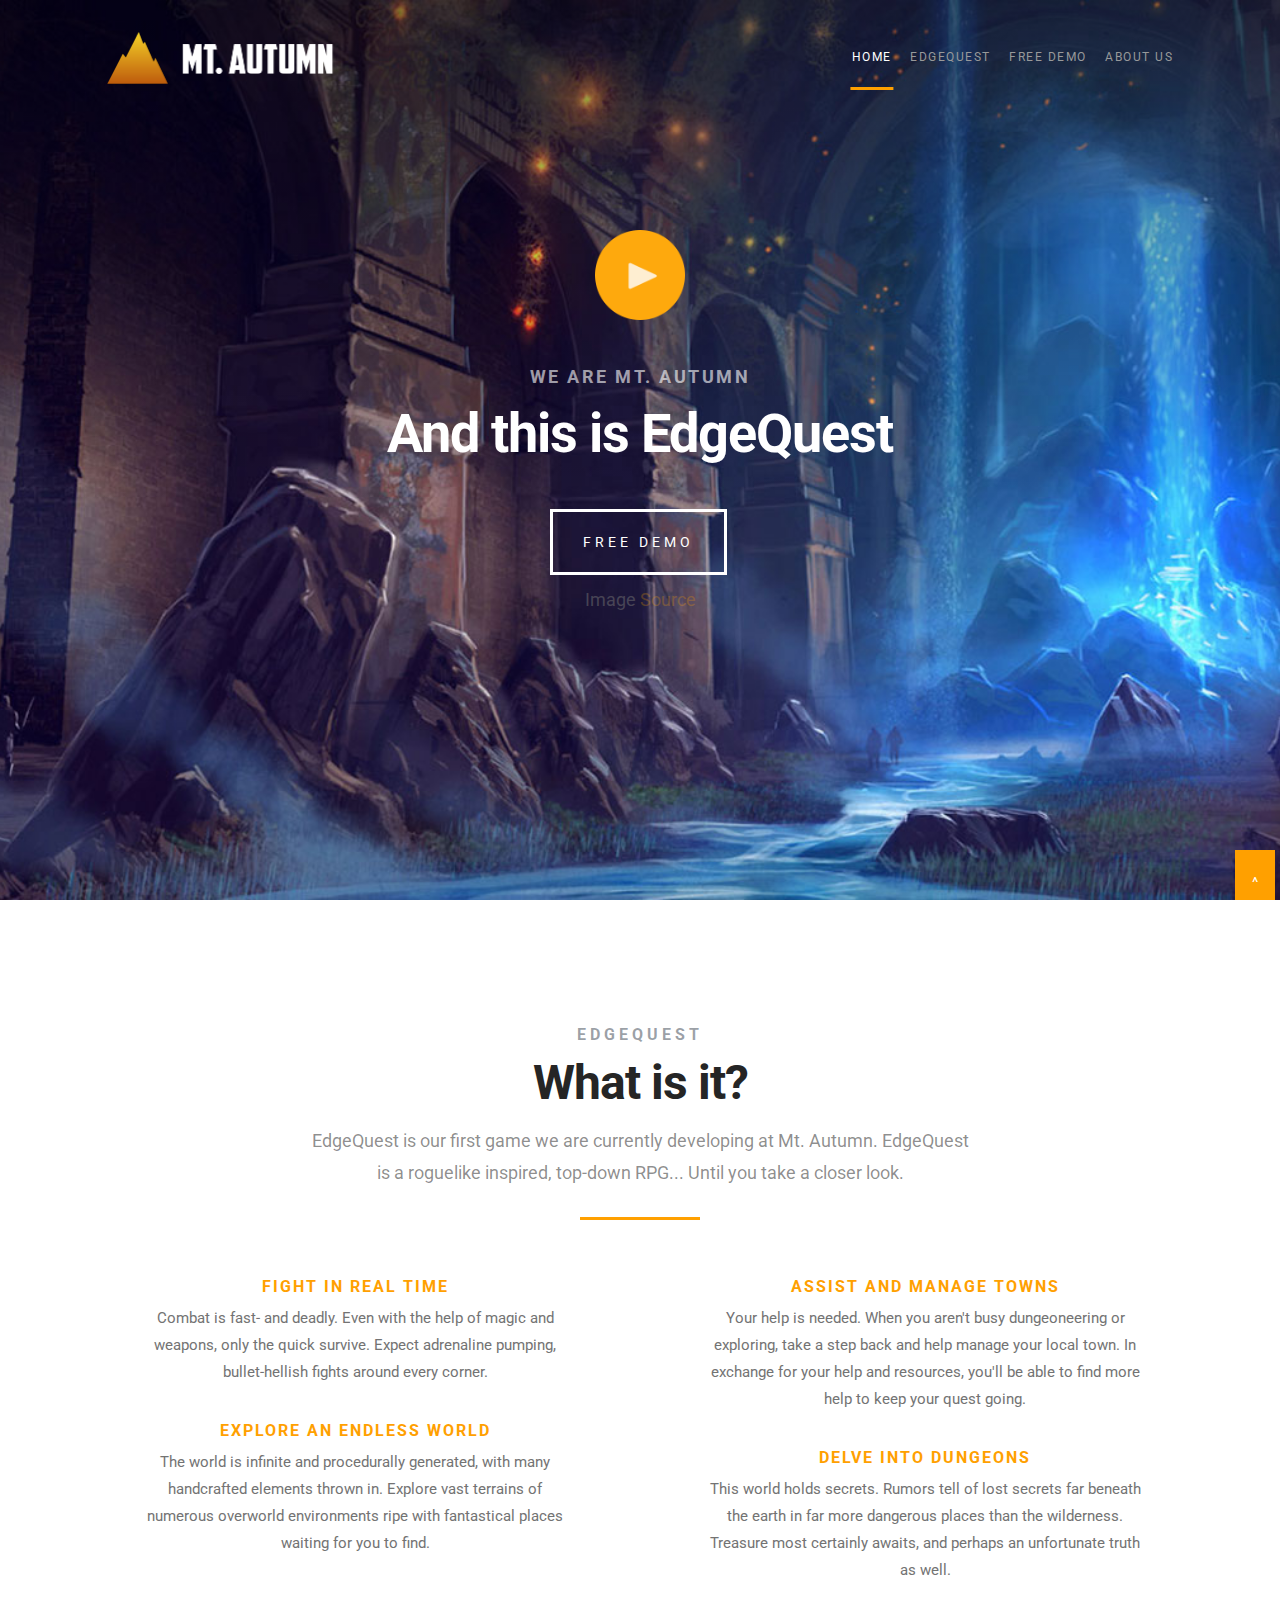
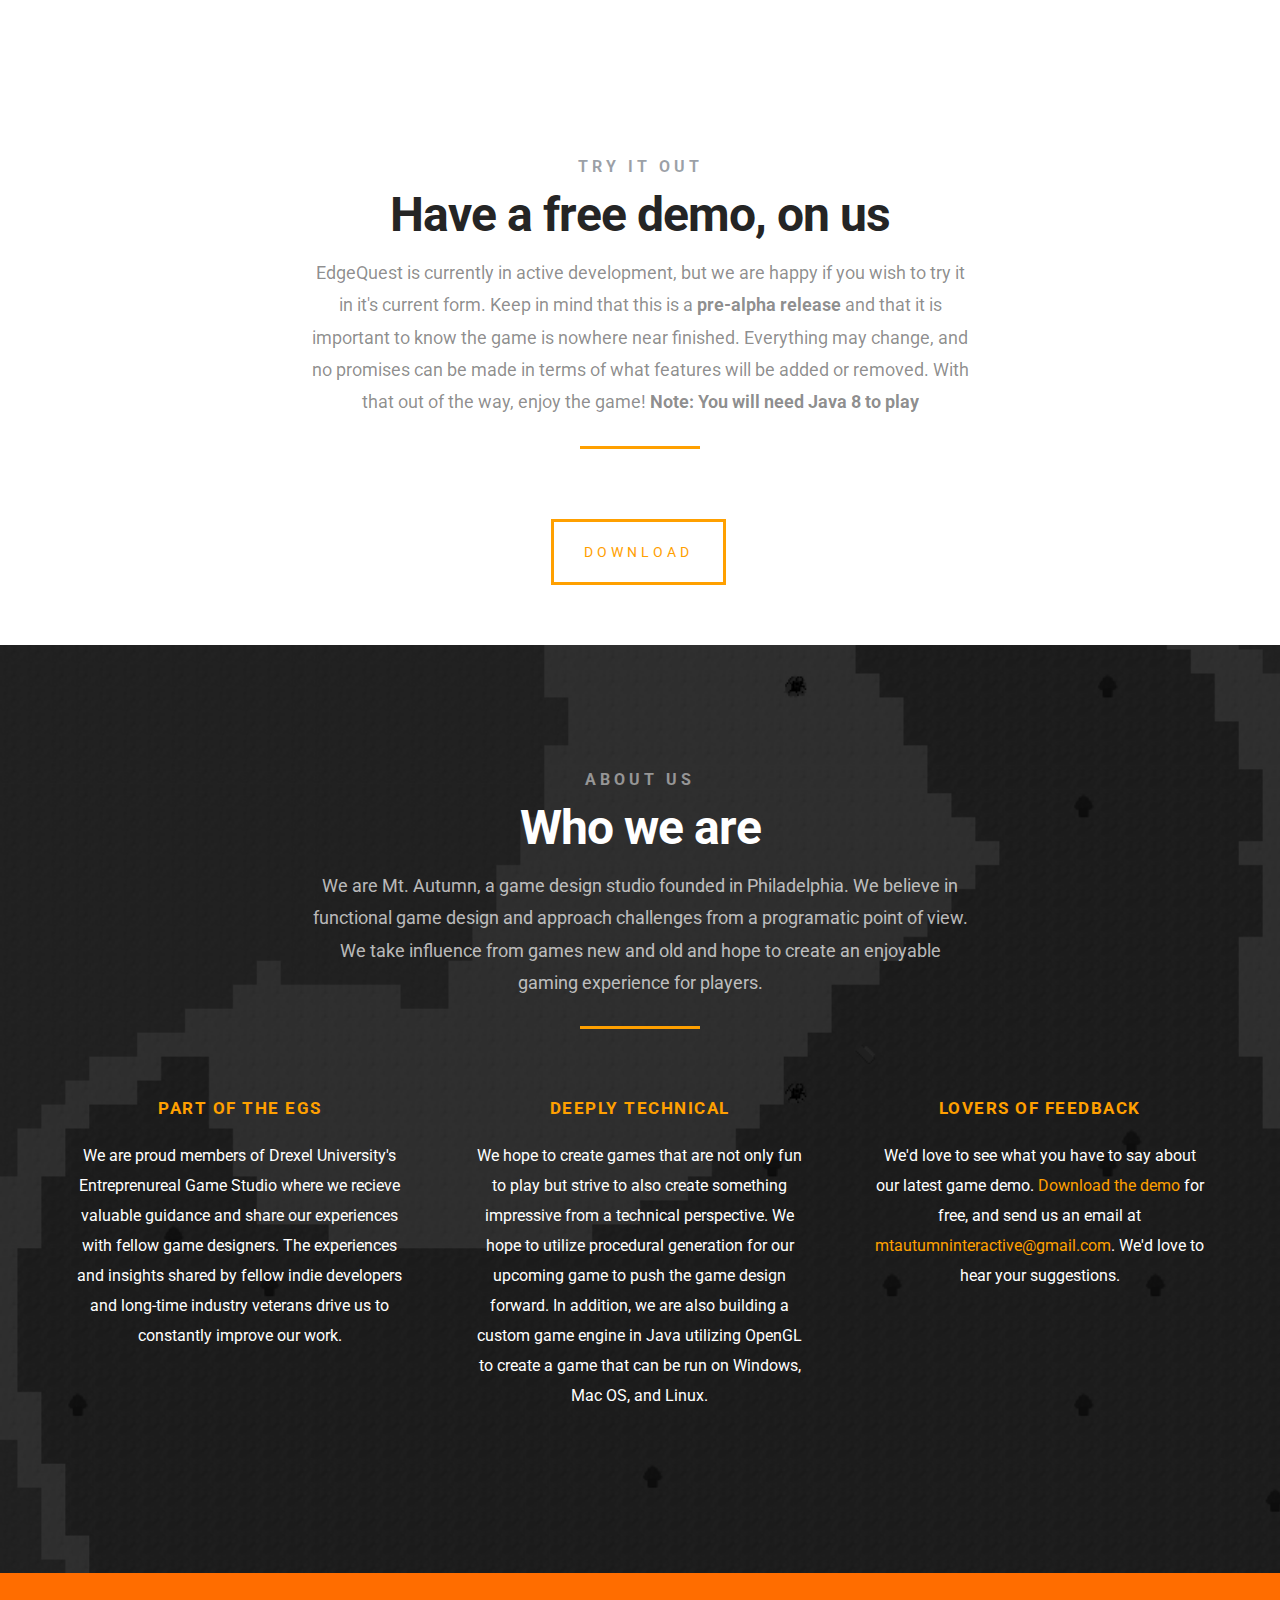
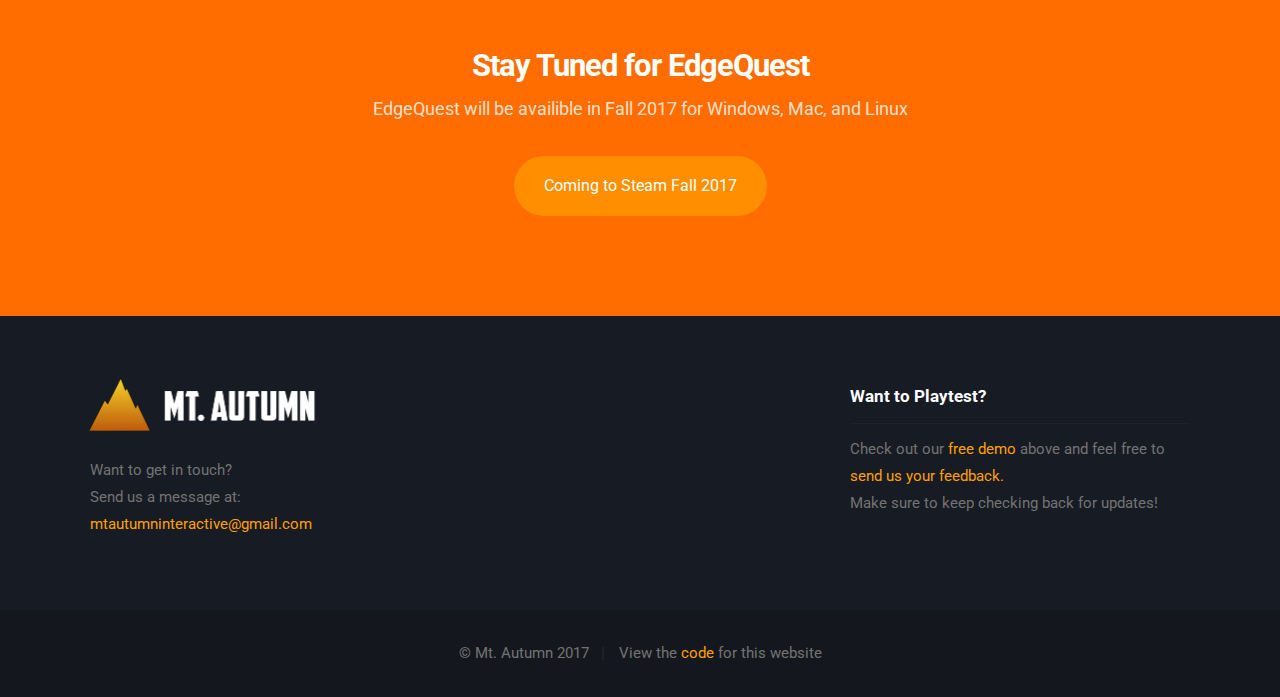
==== commit dbf0d36a: "Add playtest" ====
--- a/index.html
+++ b/index.html
@@ -285,8 +285,8 @@
             <div class="col-four tab-1-3 mob-full footer-subscribe">
 
   	      		<h4>Want to Playtest?</h4>
-  	      		<p>Keep an eye out in the future for offers to beta test our latest games.<br>
-              Make sure to check out our free demo above!</p>
+  	      		<p>Check out our <a class="smoothscroll"  href="#demo" title="">free demo</a> above and feel free to <a href="mailto:mtautumninteractive@gmail.com">send us your feedback.</a><br>
+              Make sure to keep checking back for updates!</p>
 
               <!--<div class="subscribe-form">
 
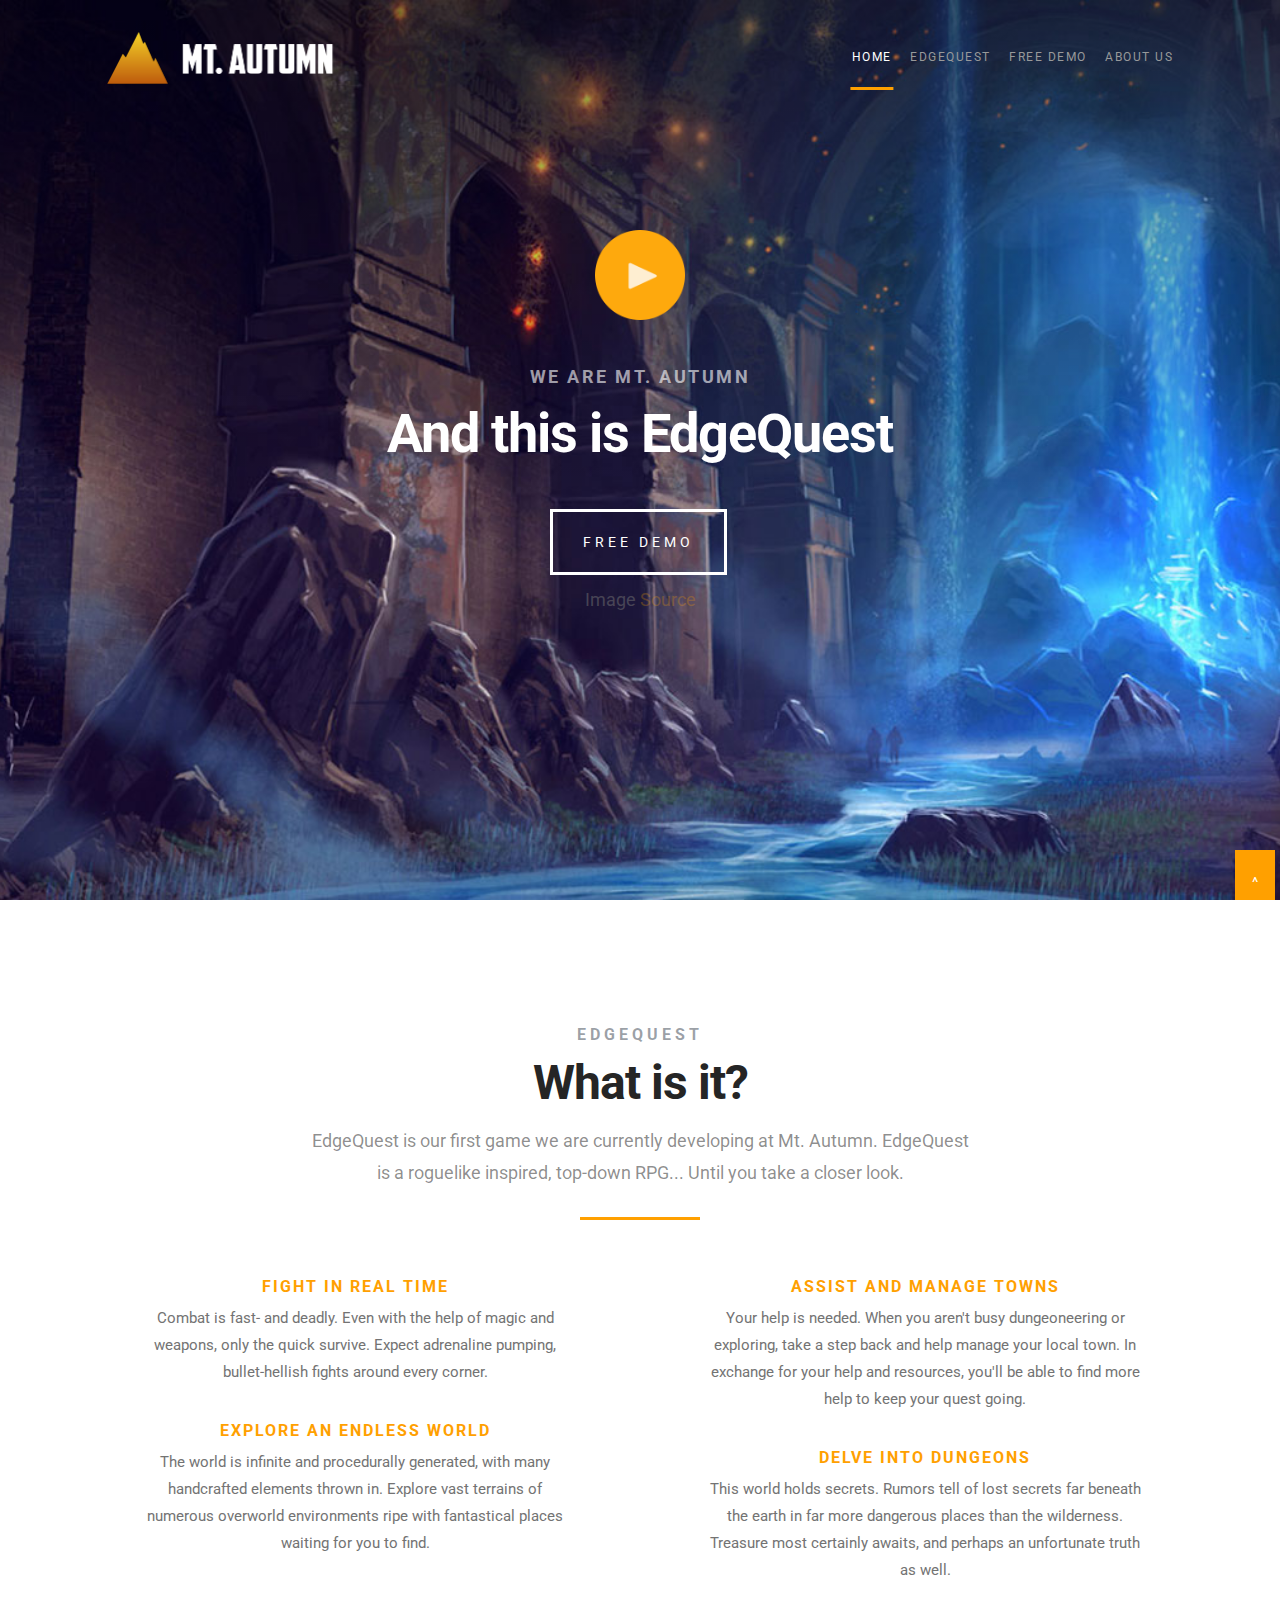
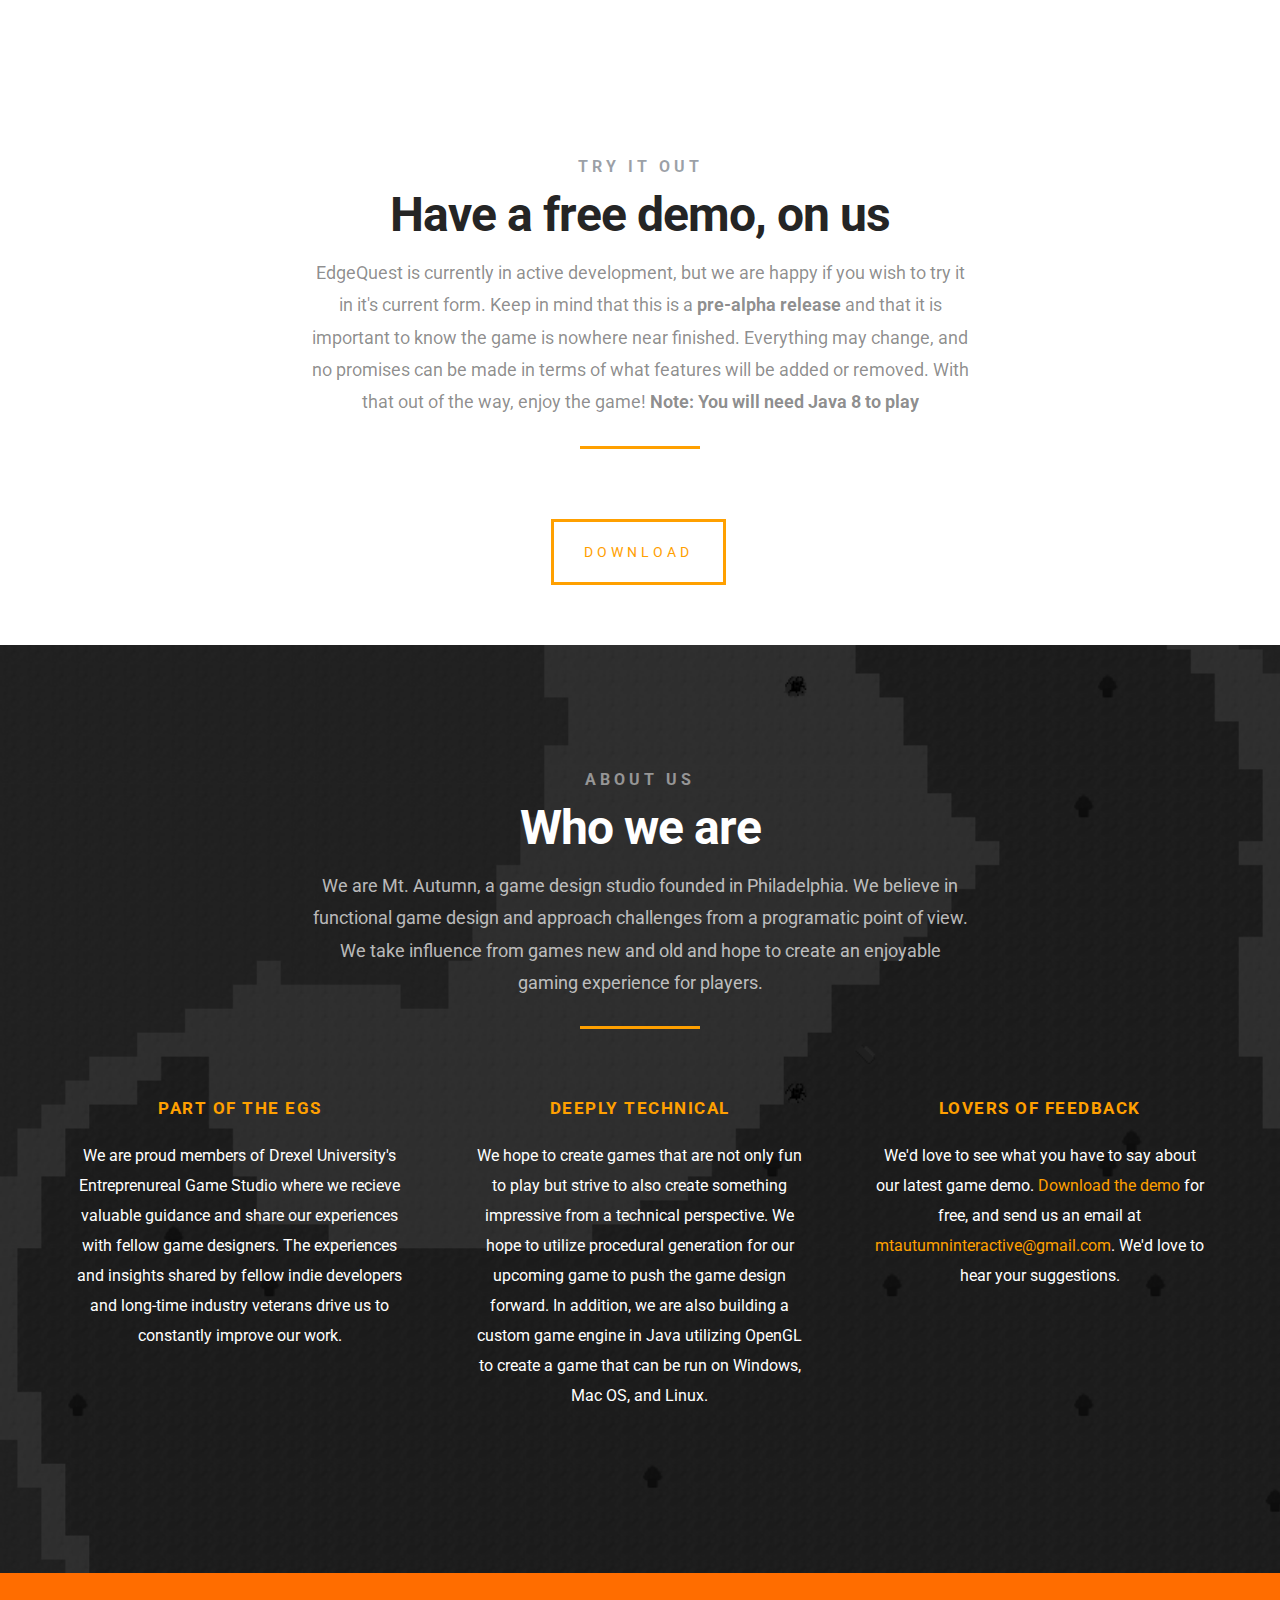
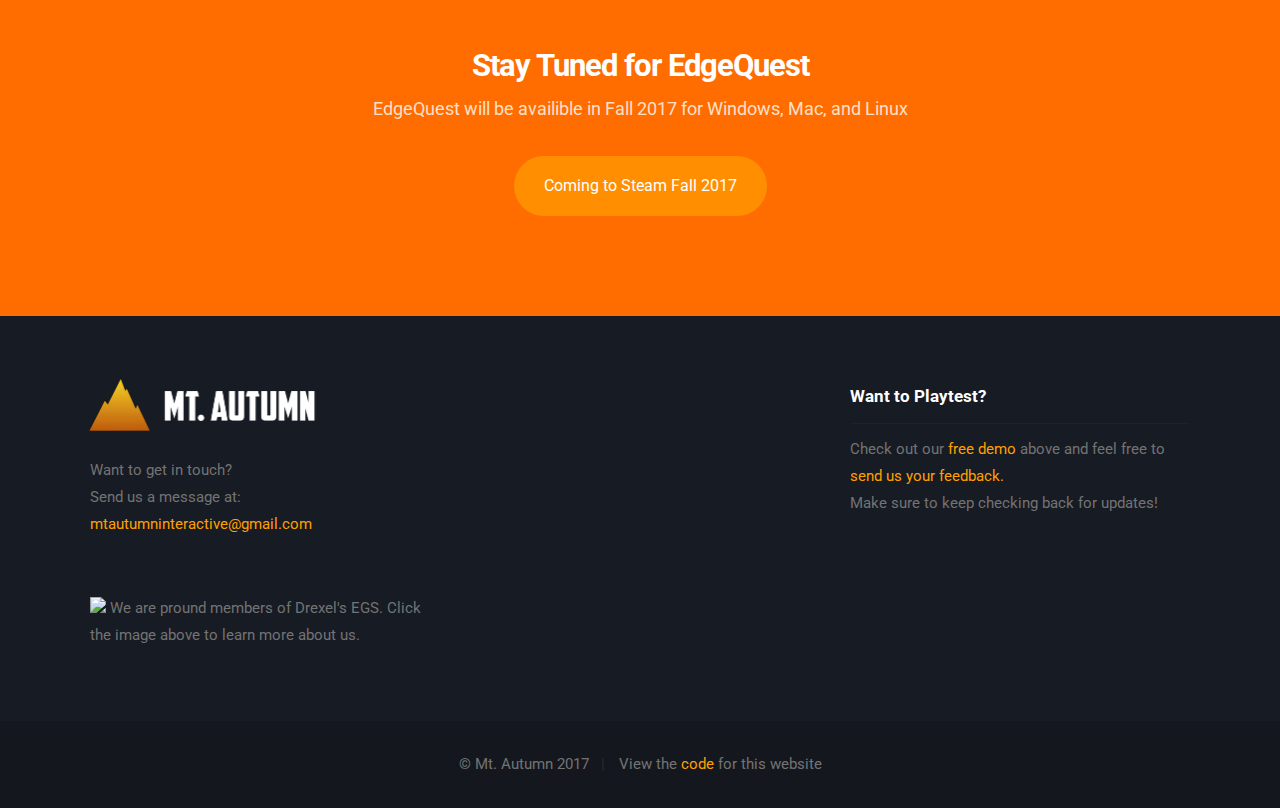
==== commit 56a75919: "Add EGS logo" ====
--- a/index.html
+++ b/index.html
@@ -13,7 +13,7 @@
      <!-- mobile specific metas -->
      <meta name="viewport" content="width=device-width, initial-scale=1, maximum-scale=1">
 
-     <!-- Font -->
+     <!-- Font -->
      <link href='https://fonts.googleapis.com/css?family=Roboto:100,100italic,300,300italic,400,400italic,500,500italic,700,700italic,900,900italic&subset=latin,latin-ext,cyrillic,cyrillic-ext,greek-ext,greek,vietnamese' rel="stylesheet">
 
    	 <!-- CSS -->
@@ -93,7 +93,7 @@
      </section>
 
      <section id="game">
-
+
        <!-- Intro Item -->
        <div class="row section-intro">
          <div class="col-twelve with-bottom-line">
@@ -104,7 +104,7 @@
            <p class="lead">EdgeQuest is our first game we are currently developing at Mt. Autumn. EdgeQuest is a roguelike inspired, top-down RPG... Until you take a closer look.</p>
 
          </div>
-       </div>
+       </div>
 
        <div class="row game-content">
 
@@ -118,7 +118,7 @@
            <div class="item">
              <h5>Explore an Endless World</h5>
              <p>The world is infinite and procedurally generated, with many handcrafted elements thrown in. Explore vast terrains of numerous overworld environments ripe with fantastical places waiting for you to find.</p>
-           </div>
+           </div>
 
          </div>
 
@@ -152,7 +152,7 @@
          </div>
        </div>
        <div class="row demo-content">
-         <a class="button stroke" href="http://tinyurl.com/edgequest-launcher" title="">Download</a>
+         <a class="button stroke" href="https://docs.google.com/uc?id=0B03hFI-hZyfTekFtUjRiNnF0VkE&export=download" title="">Download</a> <!--Was http://tinyurl.com/edgequest-launcher -->
        </div>
      </section>
 
@@ -251,6 +251,12 @@
               <a href="mailto:mtautumninteractive@gmail.com">mtautumninteractive@gmail.com</a>
             </p>
 
+            <p>
+              <br>
+              <a href="http://egs.excite.drexel.edu/"><img src="http://findkoopa.com/dokuwiki/_media/egsresources/digital/egs-logo_white-yellow_.png"></a>
+              We are pround members of Drexel's EGS. Click the image above to learn more about us.<br>
+            </p>
+
   		      </div>
 
             <!--
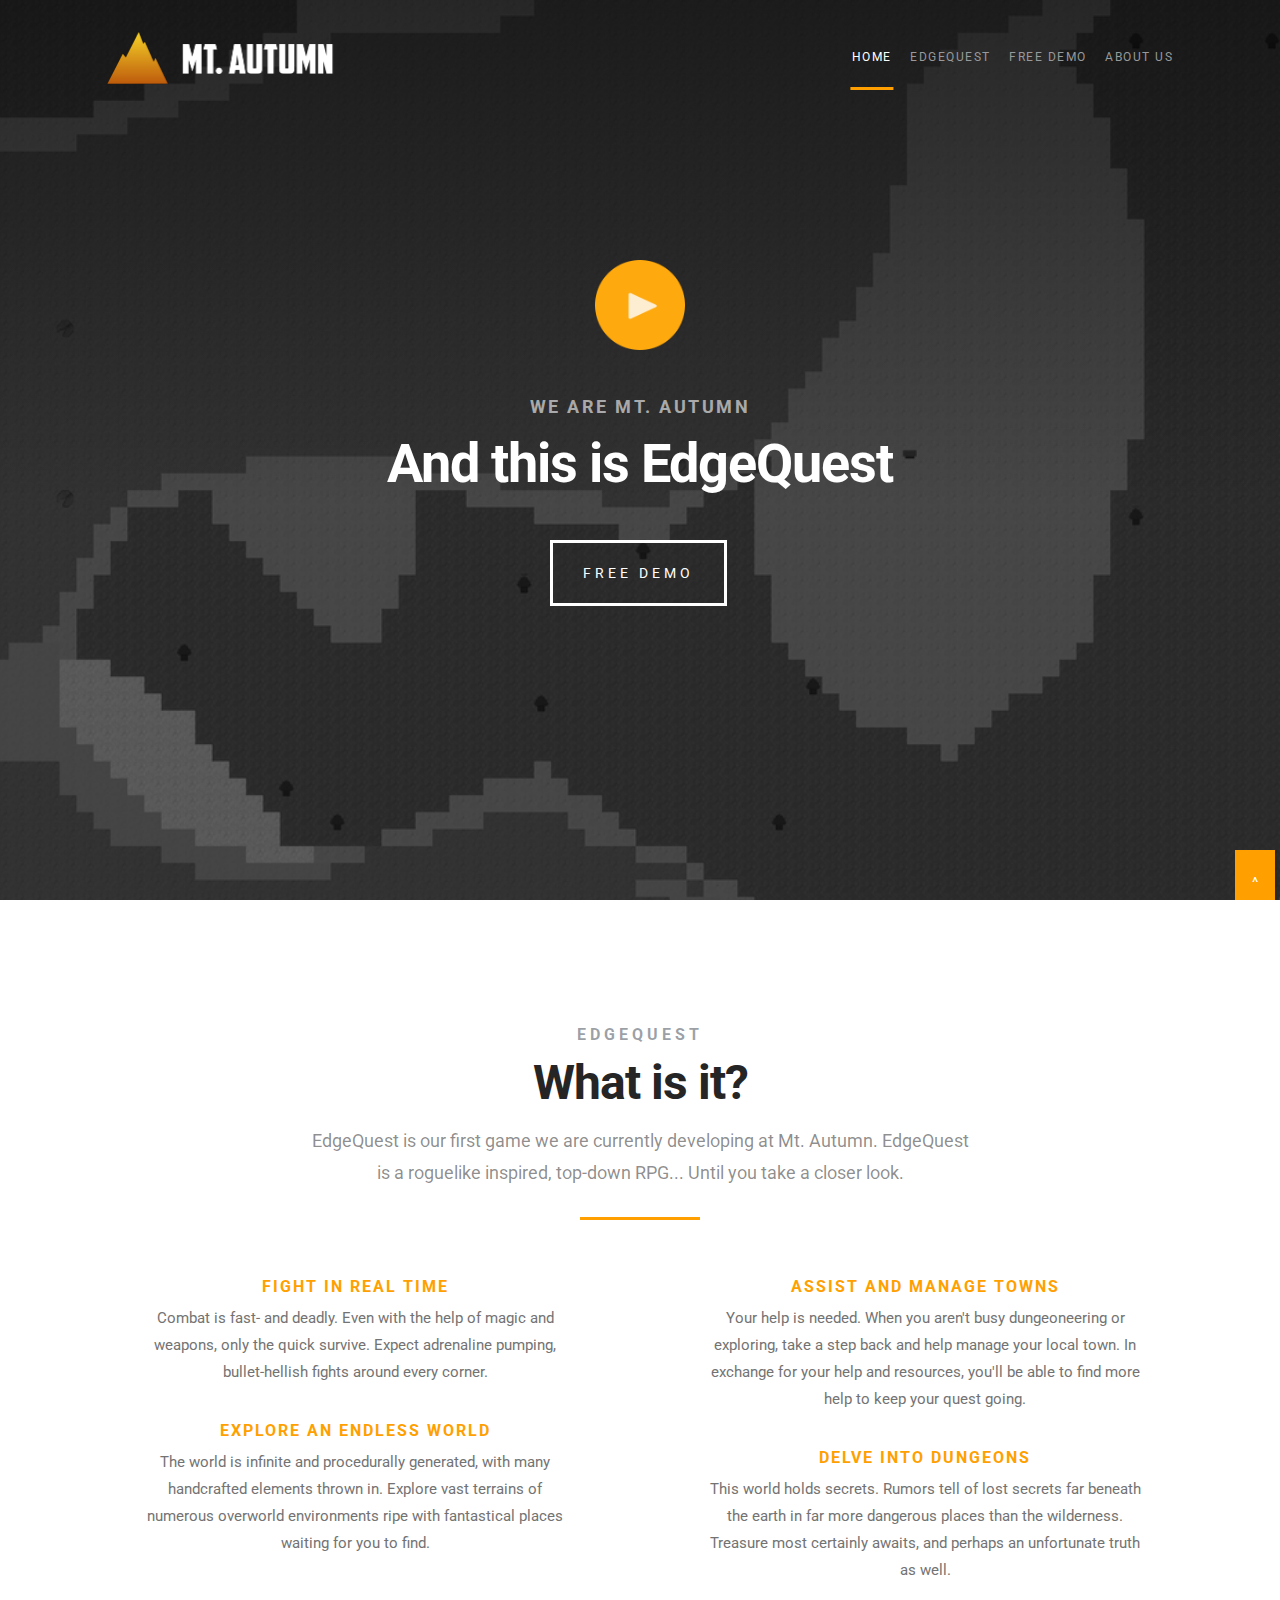
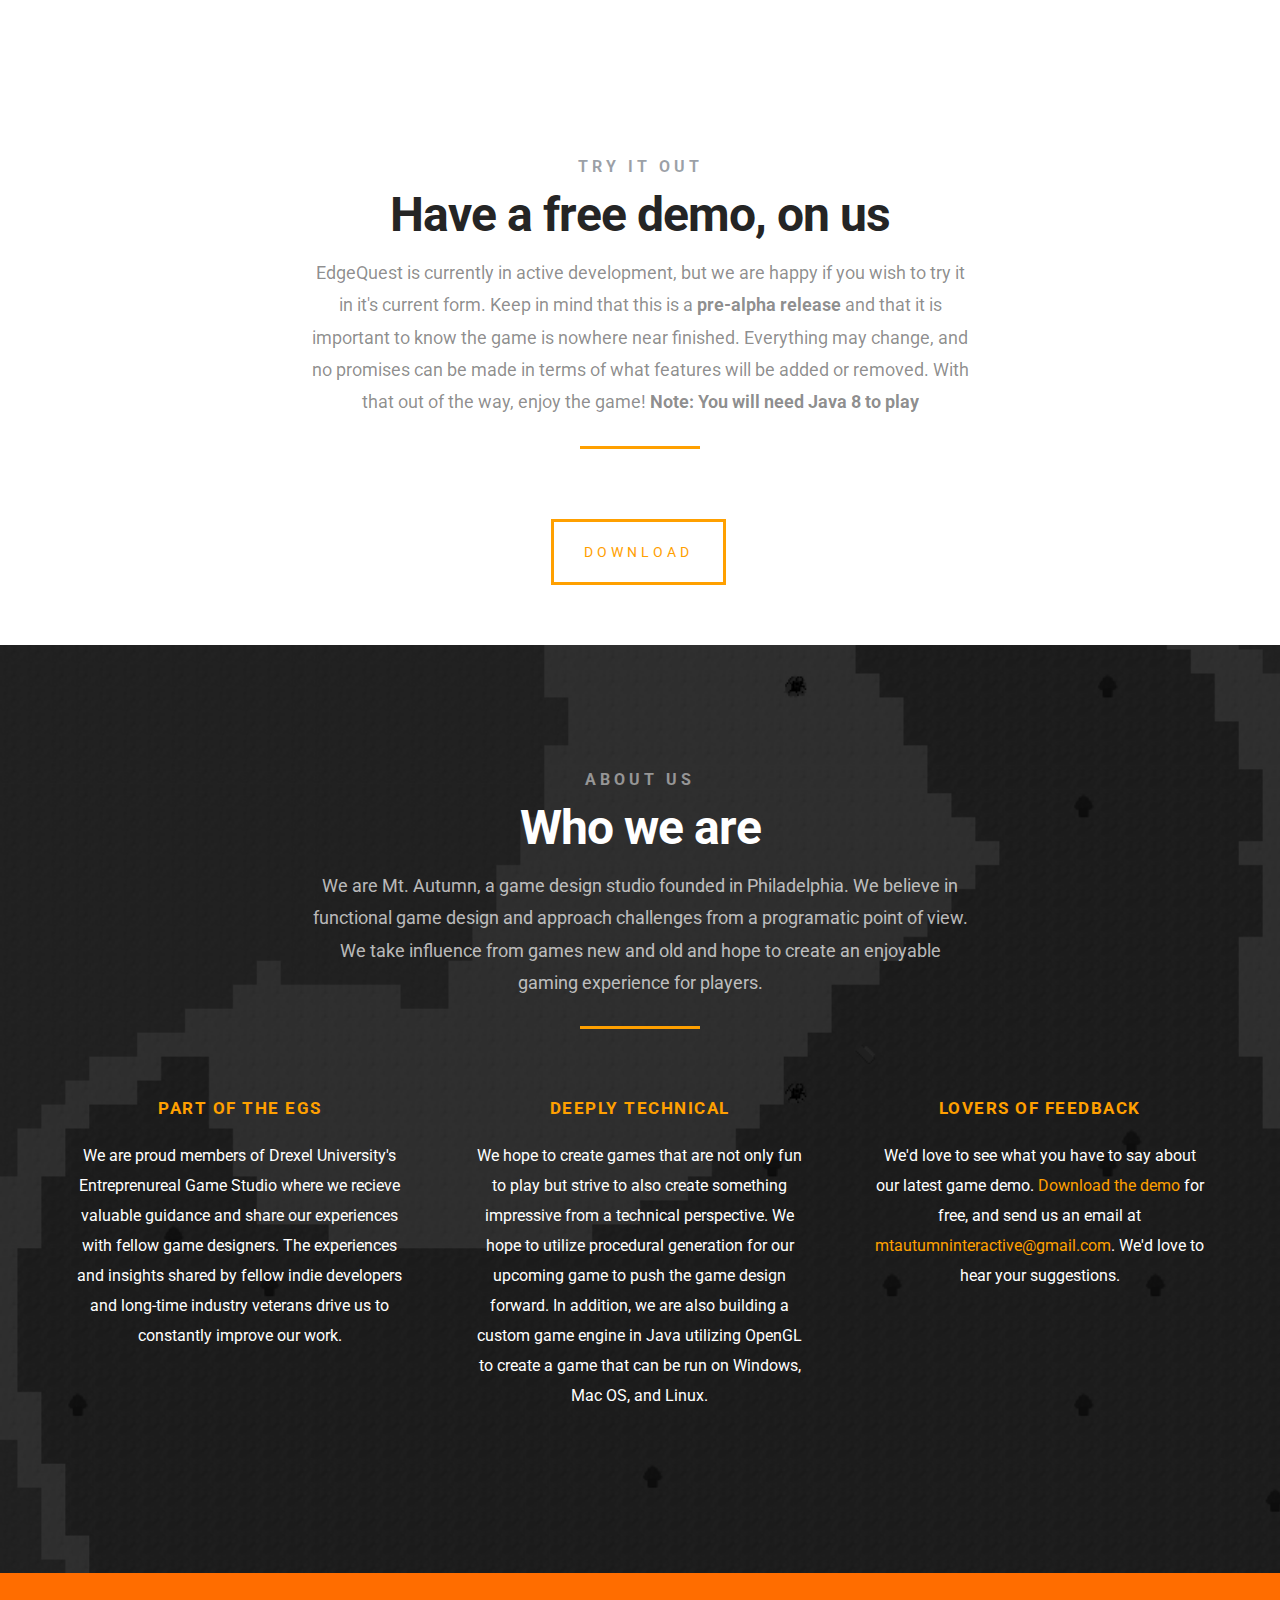
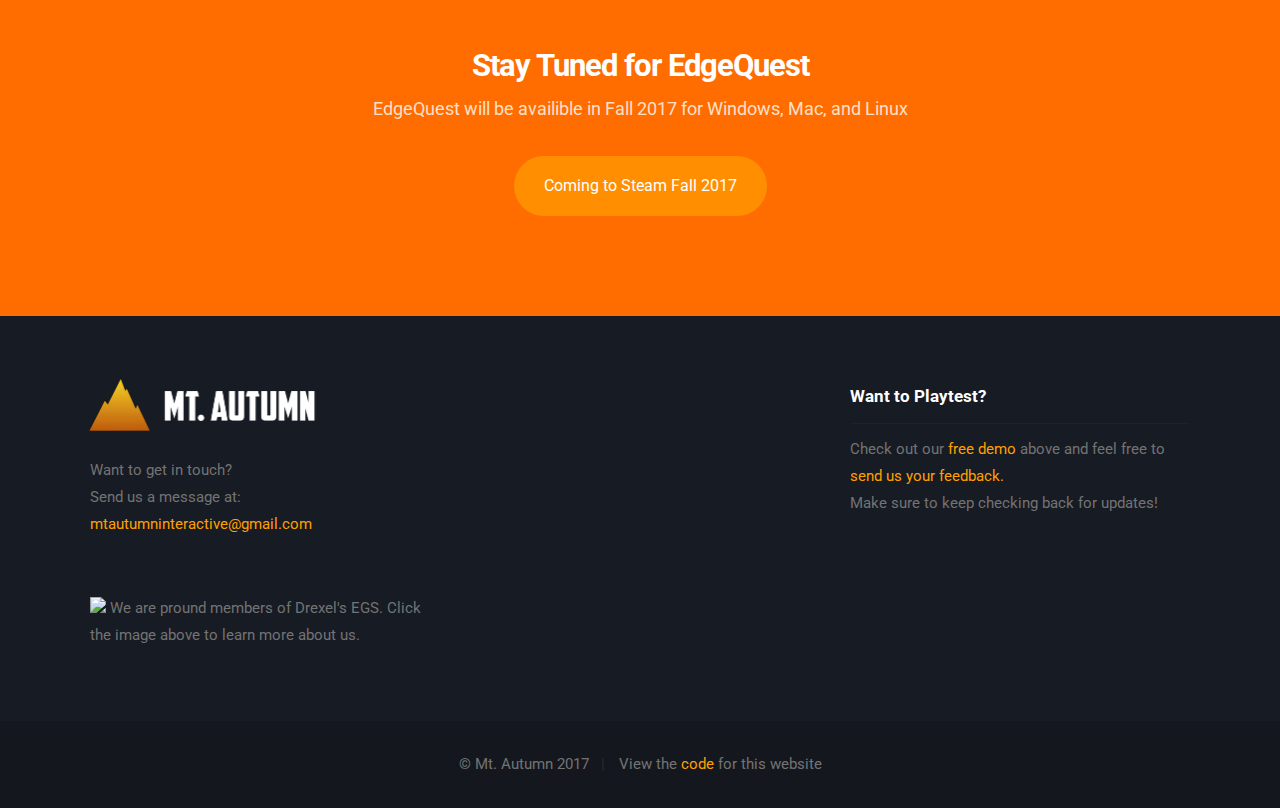
==== commit 6560afff: "Remove link" ====
--- a/index.html
+++ b/index.html
@@ -72,8 +72,6 @@
 
              <a class="button stroke smoothscroll" href="#demo" title="">Free Demo</a>
 
-             <p class="source"><i>Image <a href="https://www.pinterest.com/pin/367747125803567502/">Source</a></i></p>
-
            </div>
 
          </div>
--- a/css/main.css
+++ b/css/main.css
@@ -1058,7 +1058,7 @@
  */
 
 #intro {
-	background: #14181E url(../images/intro-bg.jpg) no-repeat center;
+	background: #14181E url(../images/intro-bg.png) no-repeat center;
 	-webkit-background-size: cover;
 	-moz-background-size: cover;
 	background-size: cover;
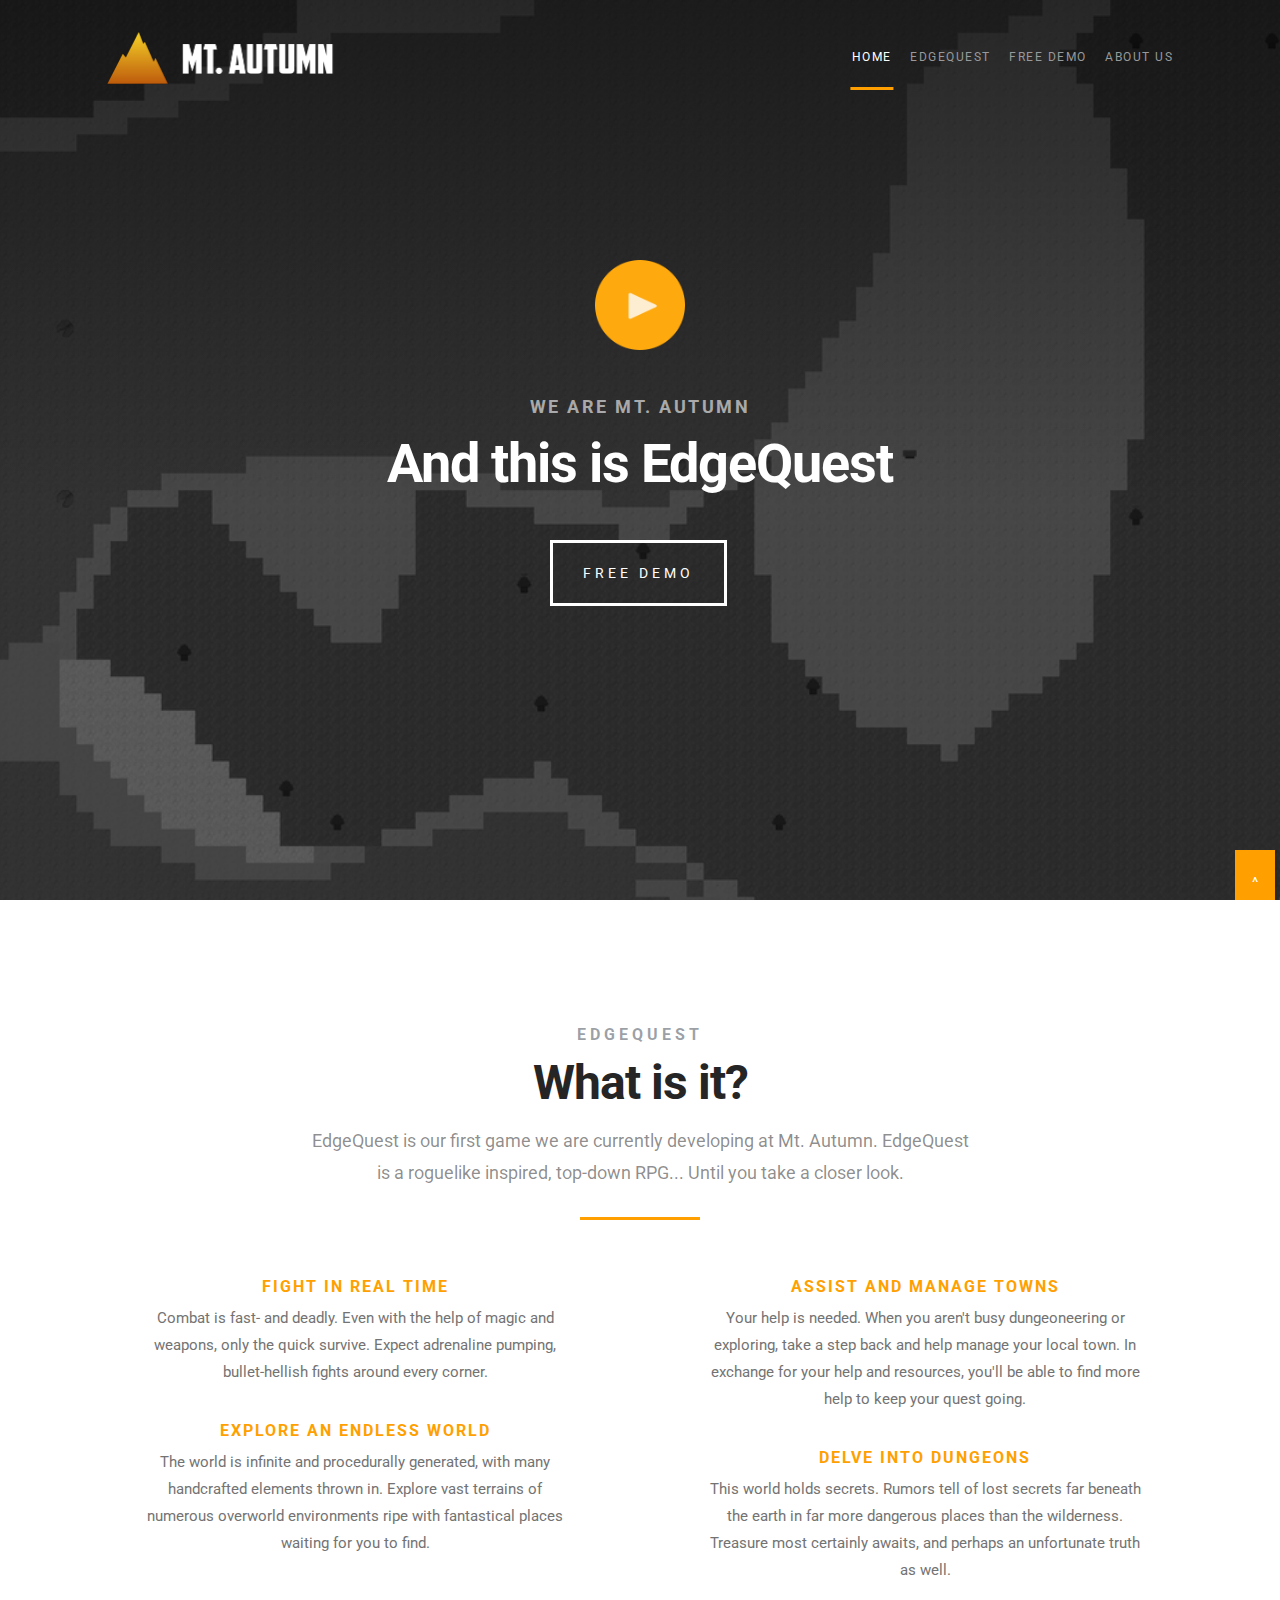
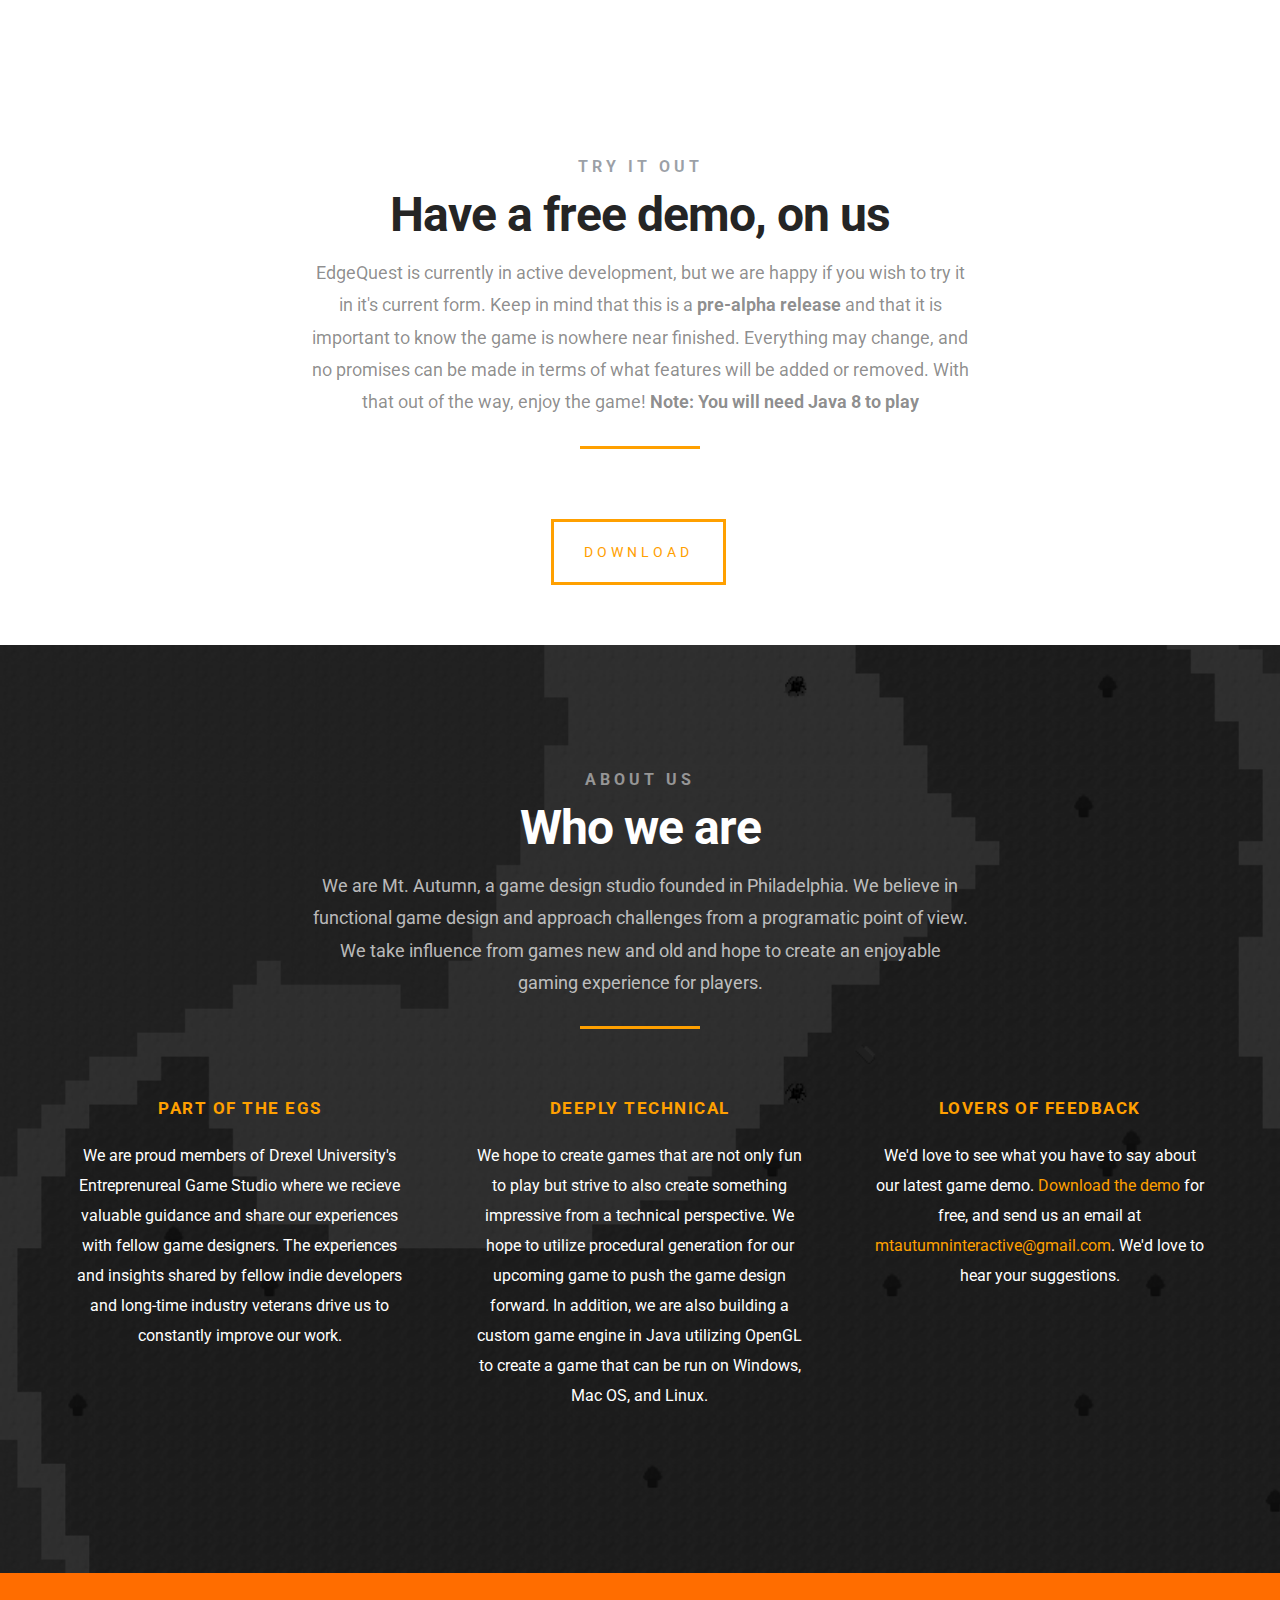
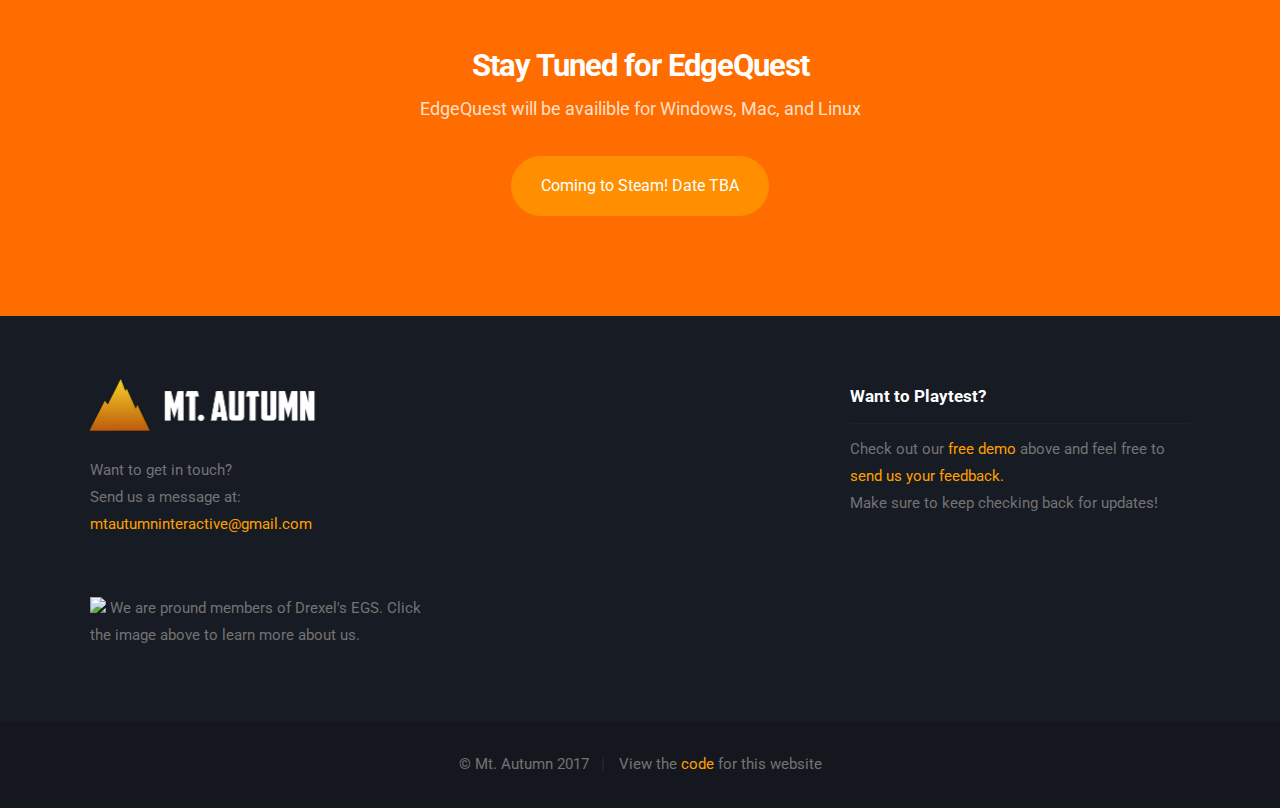
==== commit de03014f: "Remove promises" ====
--- a/index.html
+++ b/index.html
@@ -220,10 +220,10 @@
          <div class="col-twelve">
 
            <h1 class="h01">Stay Tuned for EdgeQuest</h1>
-           <p class="lead">EdgeQuest will be availible in Fall 2017 for Windows, Mac, and Linux</p>
+           <p class="lead">EdgeQuest will be availible for Windows, Mac, and Linux</p>
            <ul class="stores">
              <li class="app-store">
-               <p class="button round large">Coming to Steam Fall 2017</p>
+               <p class="button round large">Coming to Steam! Date TBA</p>
              </li>
            </ul>
 
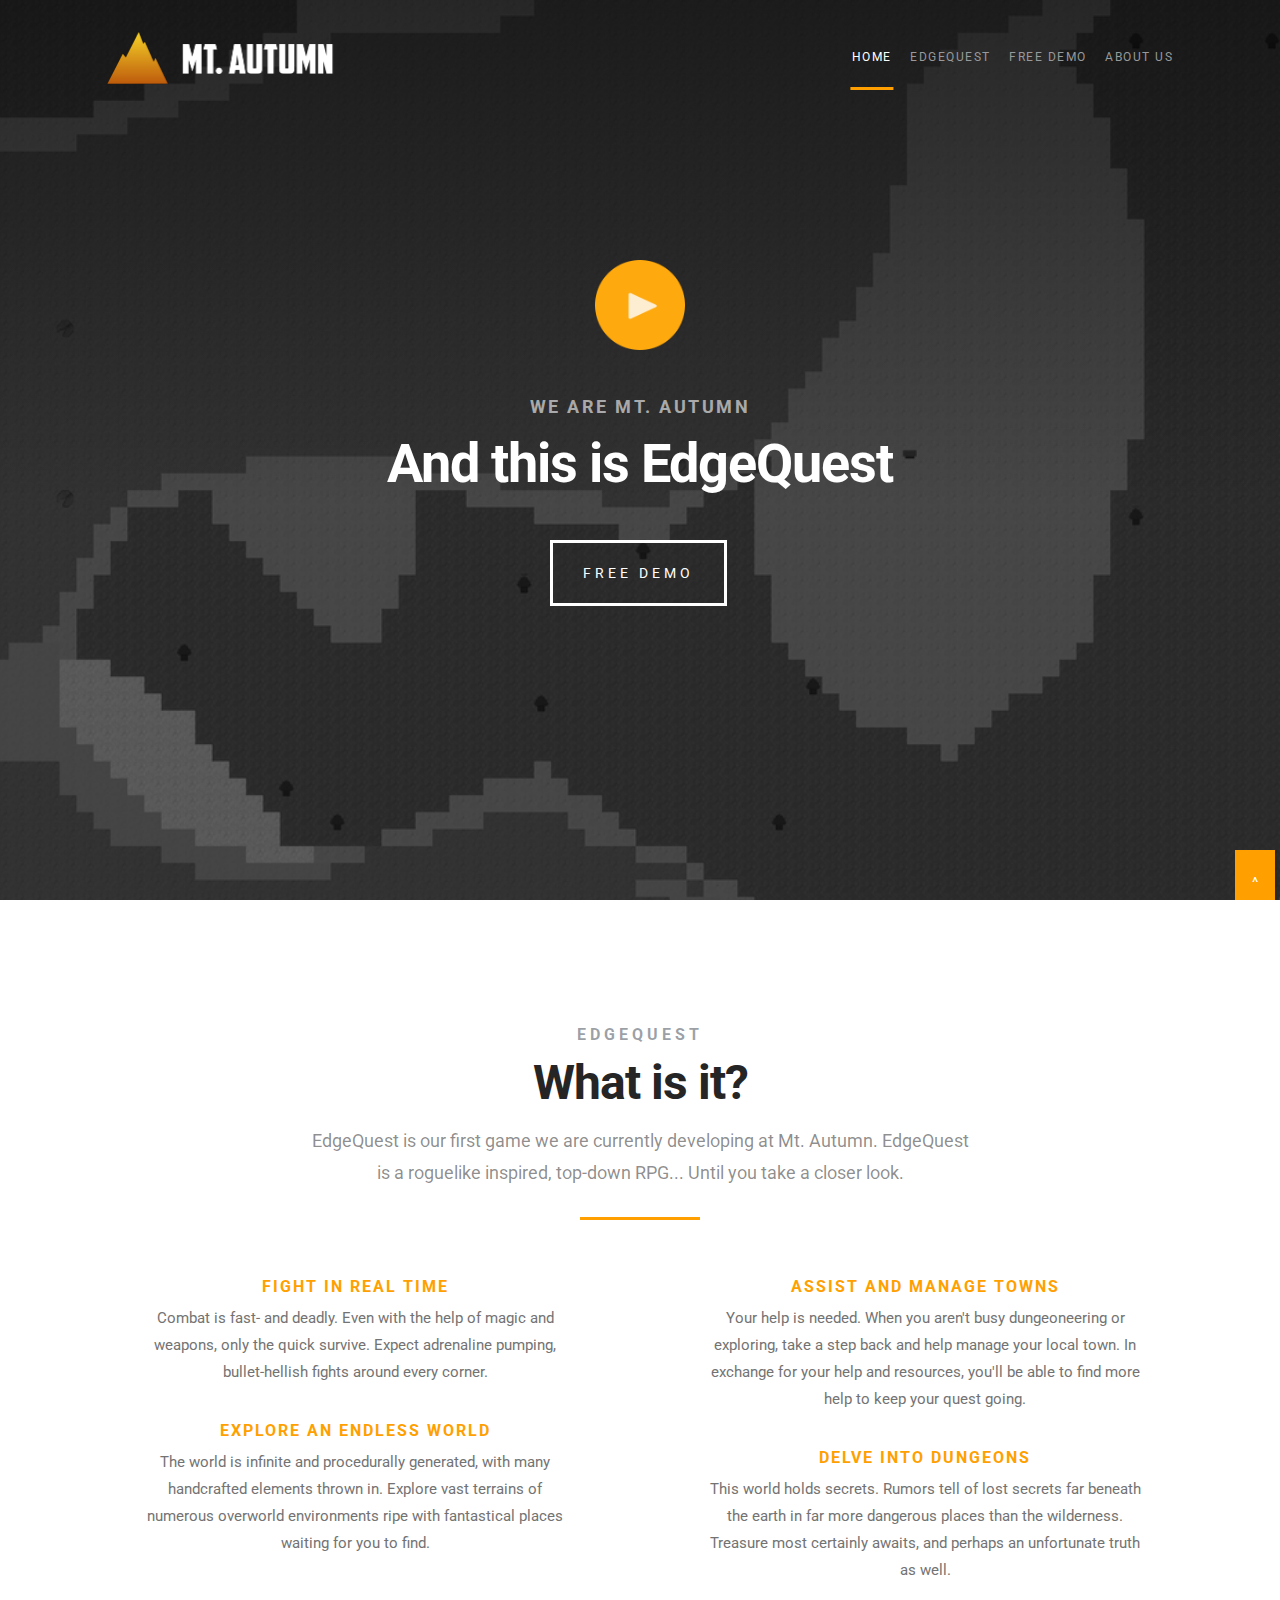
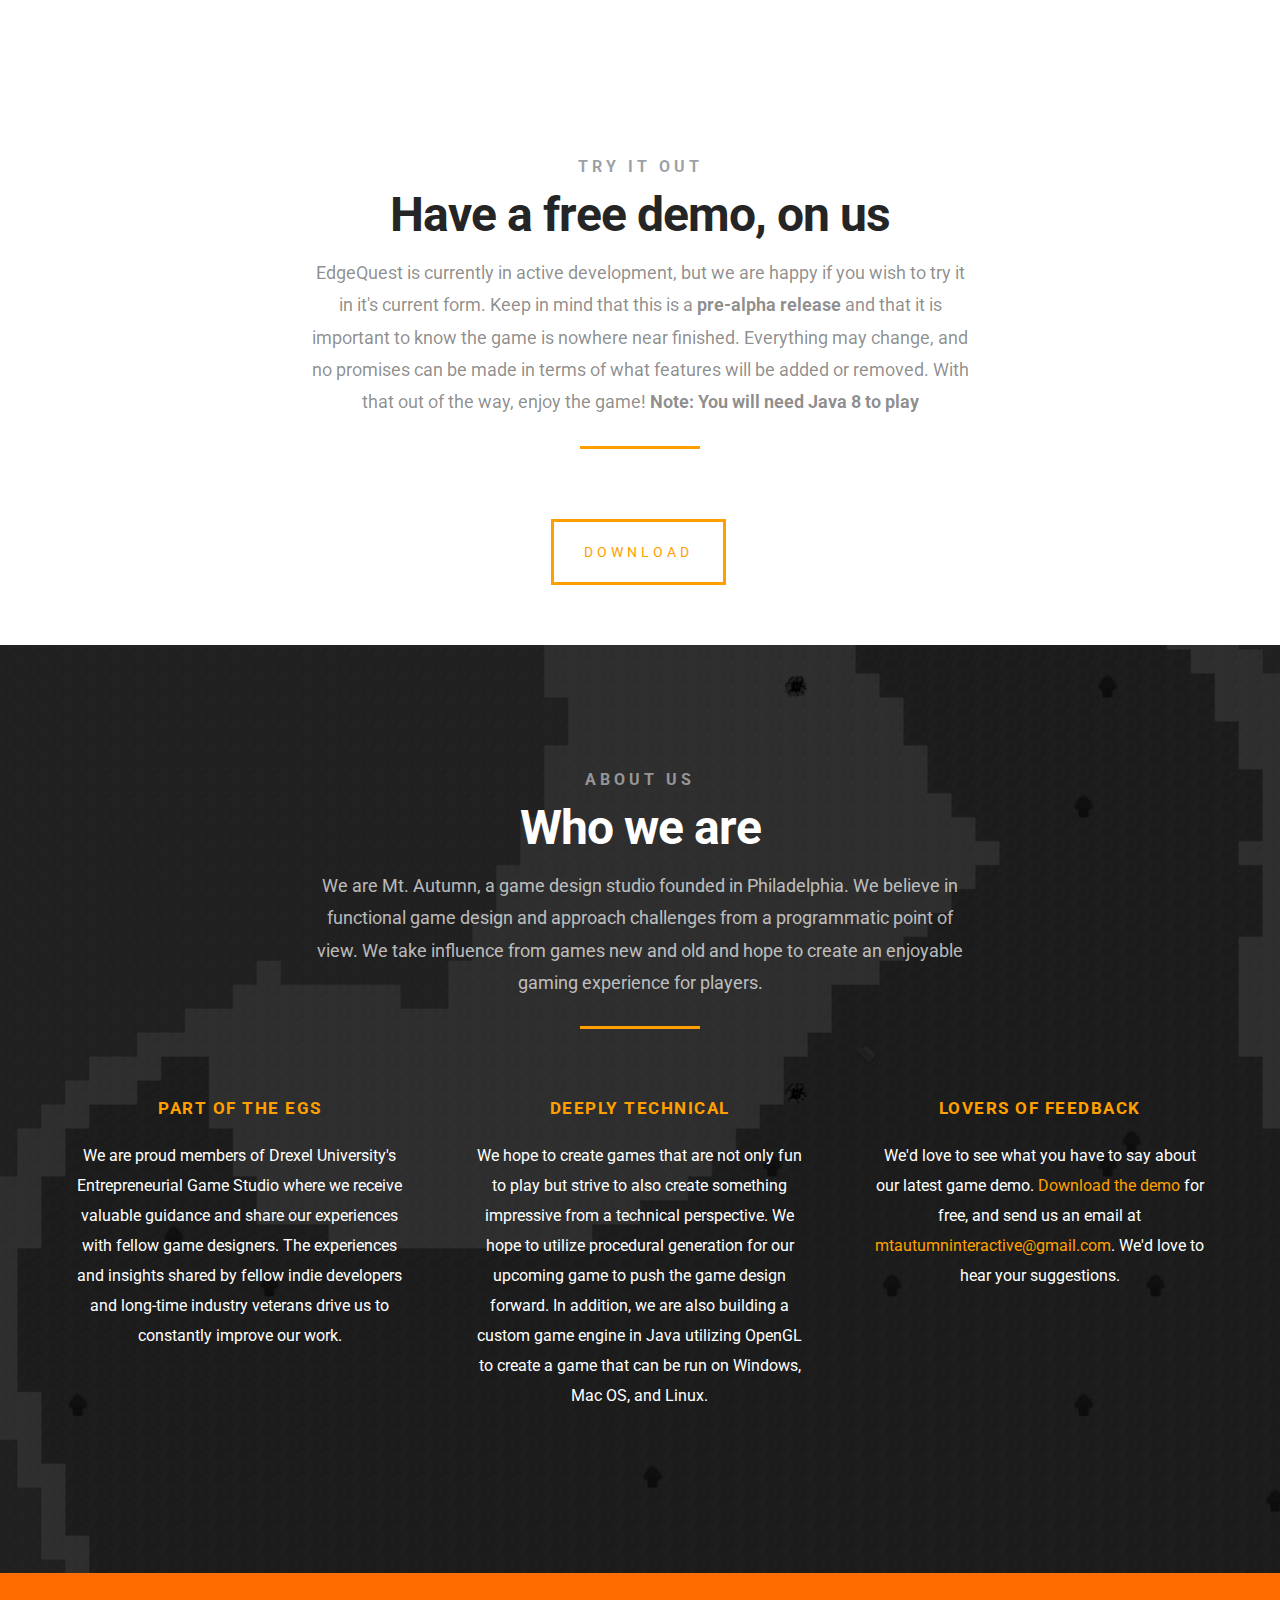
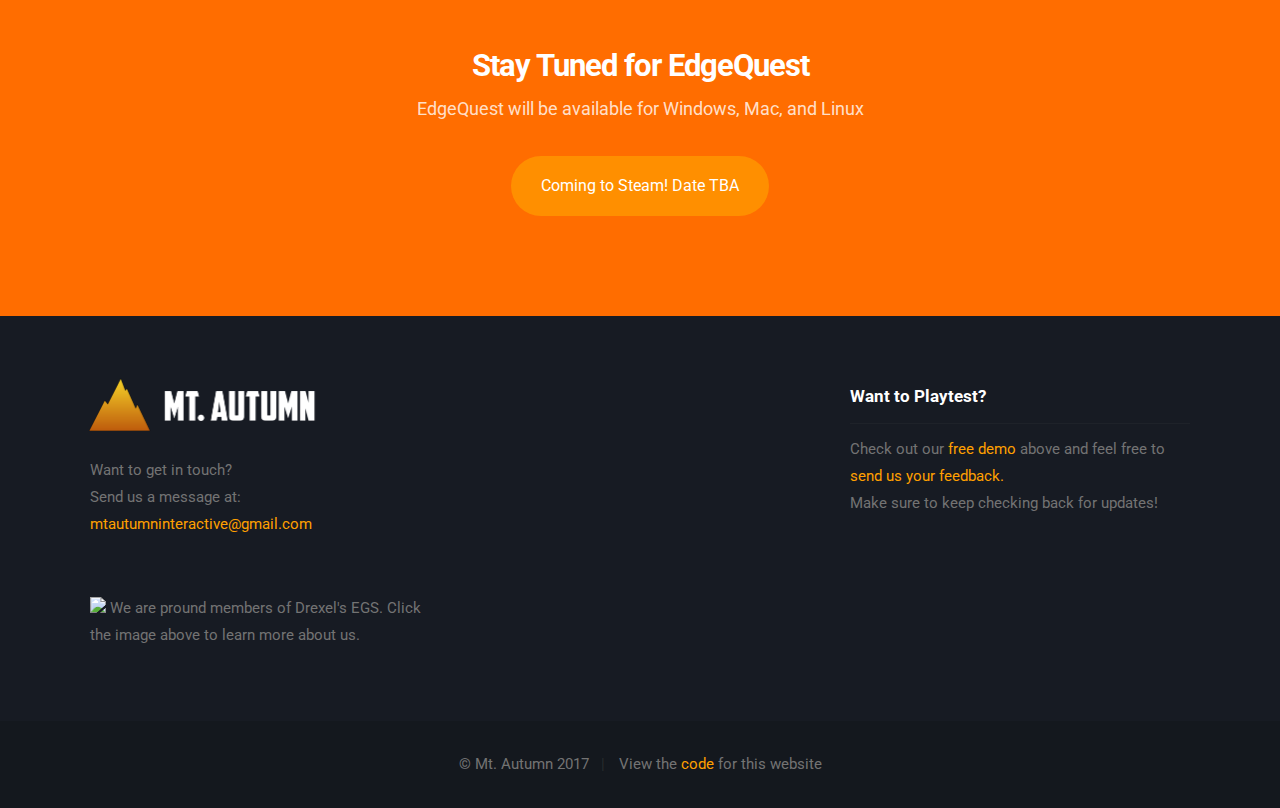
==== commit 0f833122: "Spellcheck" ====
--- a/index.html
+++ b/index.html
@@ -150,7 +150,7 @@
          </div>
        </div>
        <div class="row demo-content">
-         <a class="button stroke" href="https://docs.google.com/uc?id=0B03hFI-hZyfTekFtUjRiNnF0VkE&export=download" title="">Download</a> <!--Was http://tinyurl.com/edgequest-launcher -->
+         <a class="button stroke" href="edgequest/EdgeQuest.jar" title="">Download</a> <!--Was http://tinyurl.com/edgequest-launcher -->
        </div>
      </section>
 
@@ -162,7 +162,7 @@
            <h5>About Us</h5>
            <h1>Who we are</h1>
 
-           <p class="lead">We are Mt. Autumn, a game design studio founded in Philadelphia. We believe in functional game design and approach challenges from a programatic point of view. We take influence from games new and old and hope to create an enjoyable gaming experience for players.</p>
+           <p class="lead">We are Mt. Autumn, a game design studio founded in Philadelphia. We believe in functional game design and approach challenges from a programmatic point of view. We take influence from games new and old and hope to create an enjoyable gaming experience for players.</p>
 
          </div>
        </div>
@@ -178,7 +178,7 @@
 
                <h3 class="h05">Part of the EGS</h3>
 
-               <p>We are proud members of Drexel University's Entreprenureal Game Studio where we recieve valuable guidance and share our experiences with fellow game designers. The experiences and insights shared by fellow indie developers and long-time industry veterans drive us to constantly improve our work.</p>
+               <p>We are proud members of Drexel University's Entrepreneurial Game Studio where we receive valuable guidance and share our experiences with fellow game designers. The experiences and insights shared by fellow indie developers and long-time industry veterans drive us to constantly improve our work.</p>
 
              </div>
 
@@ -220,7 +220,7 @@
          <div class="col-twelve">
 
            <h1 class="h01">Stay Tuned for EdgeQuest</h1>
-           <p class="lead">EdgeQuest will be availible for Windows, Mac, and Linux</p>
+           <p class="lead">EdgeQuest will be available for Windows, Mac, and Linux</p>
            <ul class="stores">
              <li class="app-store">
                <p class="button round large">Coming to Steam! Date TBA</p>
